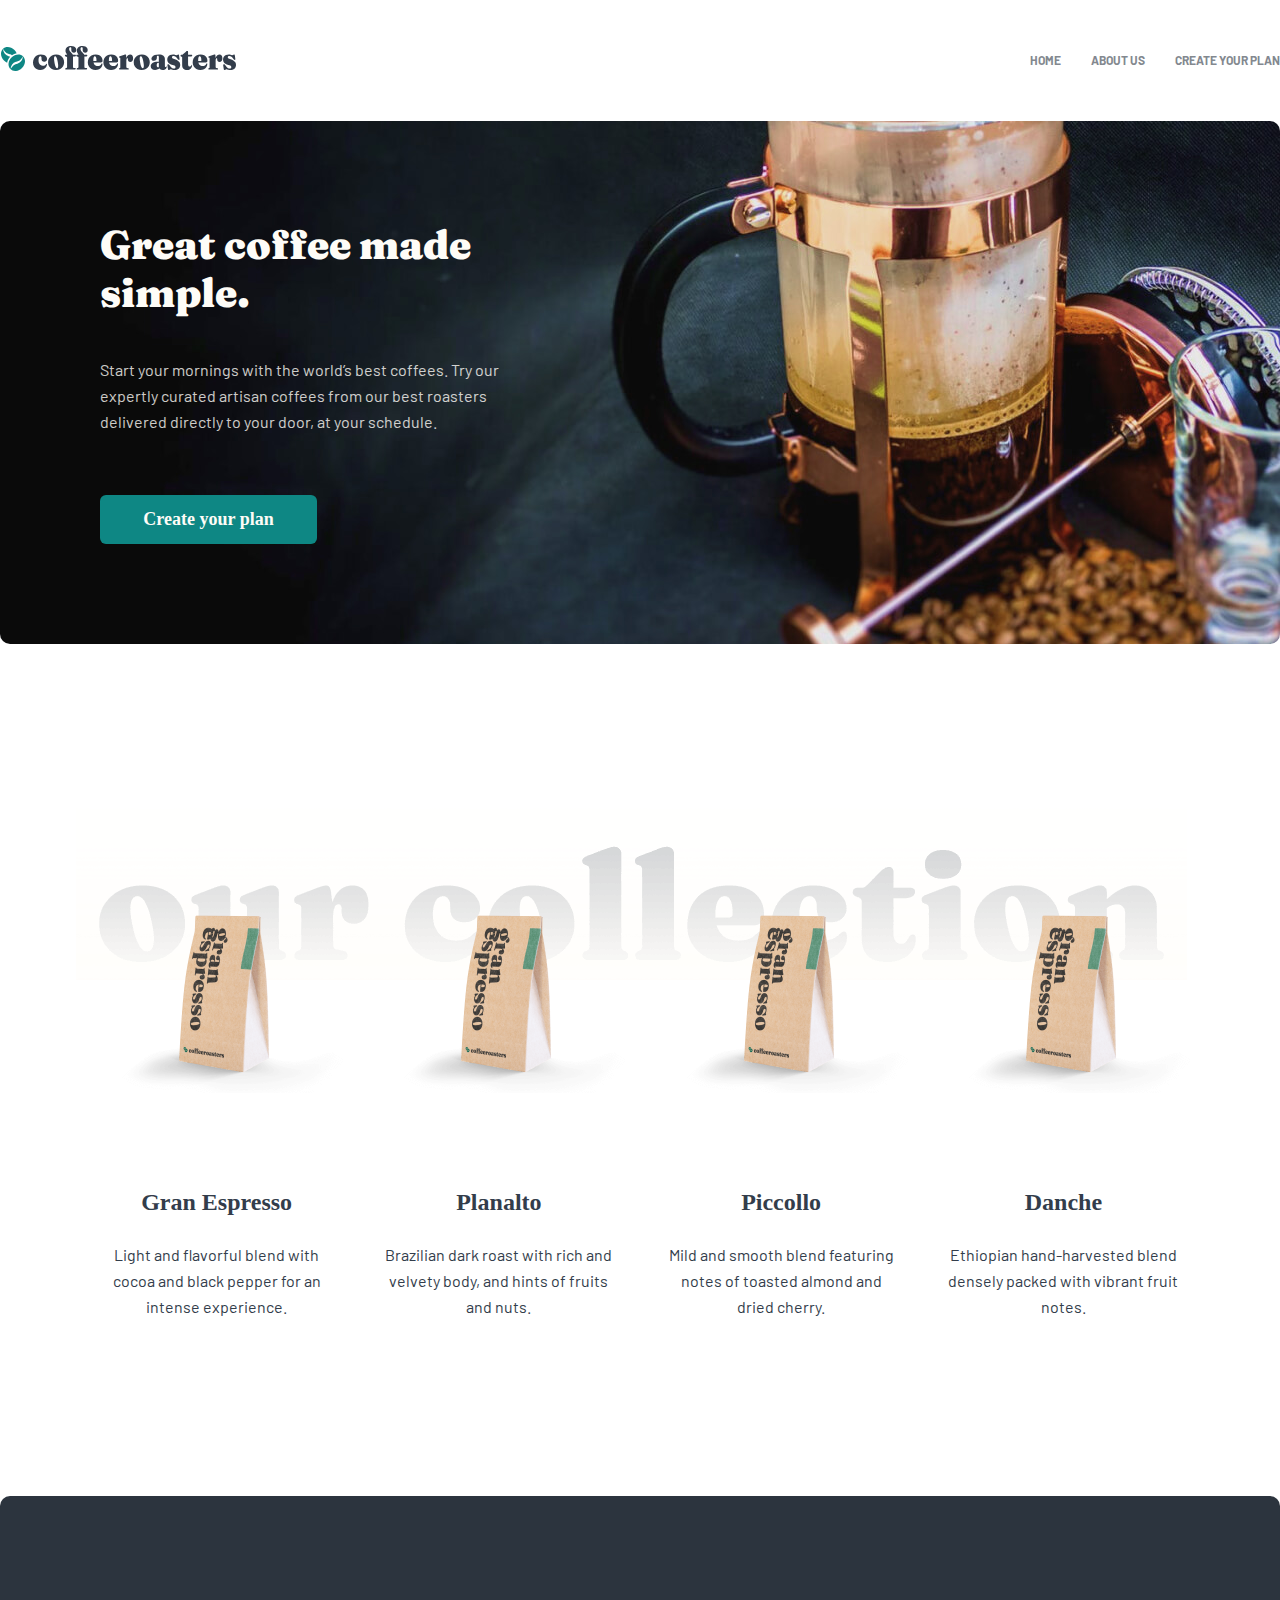
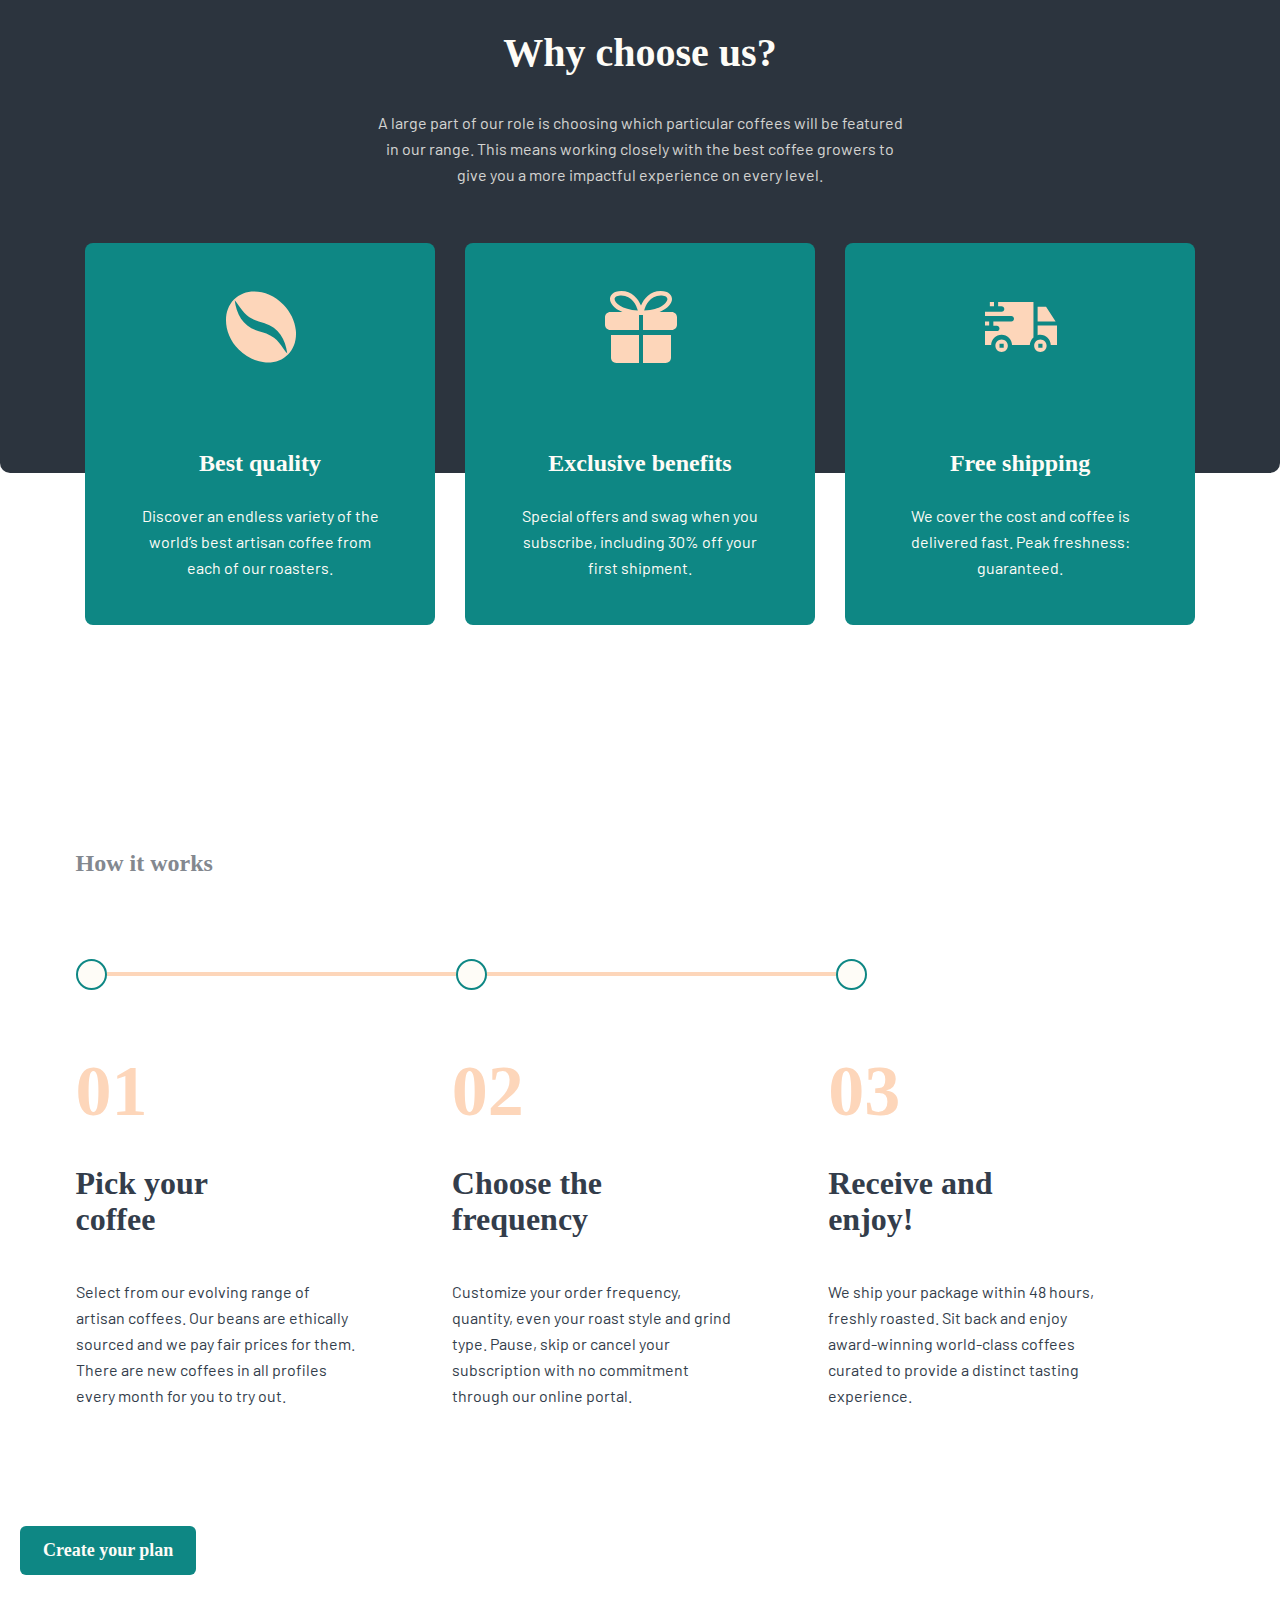
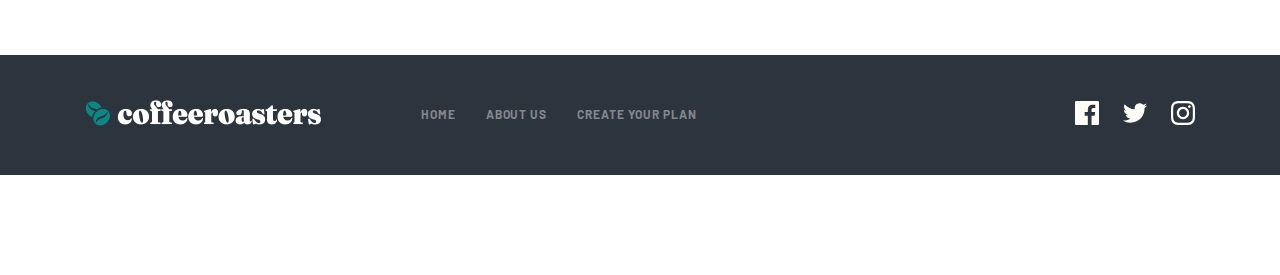
==== index.html @ b825e861 "cofferoasts-finished" ====
<!DOCTYPE html>
<html lang="en">

<head>
    <meta charset="UTF-8">
    <meta http-equiv="X-UA-Compatible" content="IE=edge">
    <meta name="viewport" content="width=device-width, initial-scale=1.0">
    <link rel="stylesheet" href="./min.css/main.css">
    <title>Cofferoasts</title>
</head>

<body>

    <h1 class="visually-hidden">Great coffee
        made simple.</h1>


    <header>

        <div class="site-header container">

            <a class="site_logo" href="#">
                <img src="./images/logo.svg" alt="sayt logotivi">
            </a>

            <a class="header__nav-link" href="#">HOME</a>
            <a class="header__nav-link" href="about.html">ABOUT US</a>
            <a class="header__nav-link" href="#">CREATE YOUR PLAN</a>


        </div>


        <div class="header__hero-section container">

            <div class="hero-section__info">

                <h2 class="hero-section__heading">Great coffee
                    made simple.</h2>

                <p class="hero-section__discription">
                    Start your mornings with the world’s best coffees. Try our expertly curated artisan coffees from our
                    best roasters delivered directly to your door, at your schedule.
                </p>

                <a class="hero-section__link" href="#" target="_blank">Create your plan</a>


            </div>

        </div>

    </header>


    <main class="site-main">

        <section>

            <div class="section-collection container_small">

                <ul class="collection__list">

                    <li class="collection__list-item">
                        <img class="list-item__image" src="./images/paket.png" alt="bu yerda rasm bor" width="255"
                            height="193">
                        <h3 class="list-item__heading">Gran Espresso</h3>
                        <p class="list-item__discription">Light and flavorful blend with cocoa and black pepper for an
                            intense
                            experience.</p>
                    </li>

                    <li class="collection__list-item">
                        <img class="list-item__image" src="./images/paket.png" alt="bu yerda rasm bor" width="255"
                            height="193">
                        <h3 class="list-item__heading">Planalto</h3>
                        <p class="list-item__discription">Brazilian dark roast with rich and velvety body, and hints of
                            fruits
                            and nuts.</p>
                    </li>

                    <li class="collection__list-item">
                        <img class="list-item__image" src="./images/paket.png" alt="bu yerda rasm bor" width="255"
                            height="193">
                        <h3 class="list-item__heading">Piccollo</h3>
                        <p class="list-item__discription">Mild and smooth blend featuring notes of toasted almond and
                            dried
                            cherry.</p>
                    </li>

                    <li class="collection__list-item">
                        <img class="list-item__image" src="./images/paket.png" alt="bu yerda rasm bor" width="255"
                            height="193">
                        <h3 class="list-item__heading">Danche</h3>
                        <p class="list-item__discription">Ethiopian hand-harvested blend densely packed with vibrant
                            fruit
                            notes.</p>
                    </li>

                </ul>

            </div>

        </section>

        <section>

            <div class="container">

                <div class="section-choice">

                    <h2 class="section-choice__heading">Why choose us?</h2>

                    <p class="section-choice__discription">A large part of our role is choosing which particular coffees
                        will be
                        featured
                        in our range. This means working closely with the best coffee growers to give
                        you a more impactful experience on every level.
                    </p>

                    <ul class="section-choice__list">


                        <li class="section-choice__list-item">

                            <a class="section-choice__link" href="#">
                                <img class="section-choice__image" src="./images/coffee-bean.svg"
                                    alt="bu yerda rasm bor" width="72" height="72">

                                <h3 class="section-choice__list-item__heading">Best quality</h3>
                                <p class="section-choice__list-item__discription">Discover an endless variety of the
                                    world’s best artisan
                                    coffee from each of our roasters.

                                </p>
                            </a>

                        </li>

                        <li class="section-choice__list-item">

                            <a class="section-choice__link" href="#">
                                <img class="section-choice__image" src="./images/Combined-Shape.svg"
                                    alt="bu yerda rasm bor" width="72" height="72">

                                <h3 class="section-choice__list-item__heading">Exclusive benefits</h3>
                                <p class="section-choice__list-item__discription">
                                    Special offers and swag when you subscribe, including 30% off your first shipment.
                                </p>
                            </a>

                        </li>

                        <li class="section-choice__list-item">

                            <a class="section-choice__link" href="#">
                                <img class="section-choice__image" src="./images/free-shipping.svg"
                                    alt="bu yerda rasm bor" width="72" height="72">

                                <h3 class="section-choice__list-item__heading">Free shipping</h3>
                                <p class="section-choice__list-item__discription">
                                    We cover the cost and coffee is delivered fast. Peak freshness: guaranteed.
                                </p>

                            </a>

                        </li>


                    </ul>


                </div>

            </div>

        </section>

        <section>

            <div class="container_small">

                <h3 class="section__How-it-works__heading">How it works</h3>

                <div class="section-How-it-works__line-wrapper">

                    <span class="section-How-it-works__line-oval"></span>
                    <span class="section-How-it-works__line"></span>
                    <span class="section-How-it-works__line-oval"></span>
                    <span class="section-How-it-works__line"></span>
                    <span class="section-How-it-works__line-oval"></span>

                </div>

                <ul class="how-it-works__list">

                    <li class="how-it-works__list-item">
                        <h2 class="how-it-works__number">01</h2>

                        <h3 class="how-it-works__heading">Pick your
                            coffee</h3>

                        <p class="hov-it-works__discription">Select from our evolving range of artisan coffees. Our
                            beans
                            are
                            ethically sourced and we pay fair prices for them. There are new coffees in all profiles
                            every
                            month for you to try out.
                        </p>

                    </li>

                    <li class="how-it-works__list-item">

                        <h2 class="how-it-works__number">02</h2>

                        <h3 class="how-it-works__heading">Choose the frequency</h3>

                        <p class="hov-it-works__discription">
                            Customize your order frequency, quantity, even your roast style and grind type. Pause, skip
                            or
                            cancel your subscription with no commitment through our online portal.
                        </p>

                    </li>

                    <li class="how-it-works__list-item">

                        <h2 class="how-it-works__number">03</h2>

                        <h3 class="how-it-works__heading">Receive and enjoy!</h3>

                        <p class="hov-it-works__discription">
                            We ship your package within 48 hours, freshly roasted. Sit back and enjoy award-winning
                            world-class coffees curated to provide a distinct tasting experience.
                        </p>

                    </li>


                </ul>

            </div>

            <div class="container">
                <a class="hov-it-works__link" href="#">Create your plan</a>
            </div>


        </section>


    </main>

    <footer>

        <div class="container">

            <div class="site-footer">

                <a class="site-footer__logo" href="#"><img src="./images/footer-logo.png" alt="sayt logotivi"
                        width="236" height="26"></a>
                <a class="site-footer__link" href="#">HOME</a>
                <a class="site-footer__link" href="#">ABOUT US</a>
                <a class="site-footer__link" href="#">CREATE YOUR PLAN</a>
                <a class="site-footer__messenjer icon_facebook" href="#"><img src="./images/facebook.svg"
                        alt="facebook ikonkasi"></a>
                <a class="site-footer__messenjer" href="#"><img src="./images/twitter.svg" alt="twitter ikonkasi"></a>
                <a class="site-footer__messenjer" href="#"><img src="./images/instagram.svg"
                        alt="instagram ikonkasi"></a>

            </div>

        </div>

    </footer>


</body>

</html>
---- min.css/main.css ----
@font-face{font-family:'Fraunces';font-style:normal;font-weight:400;src:url("../fonts/fraunces-v10-latin-regular.woff2") format("woff2"),url("../fonts/fraunces-v10-latin-regular.woff") format("woff")}@font-face{font-family:'Fraunces';font-style:normal;font-weight:900;src:url("../fonts/fraunces-v10-latin-900.woff2") format("woff2"),url("../fonts/fraunces-v10-latin-900.woff") format("woff")}@font-face{font-family:'Barlow';font-style:normal;font-weight:400;src:url("../fonts/barlow-v5-latin-regular.woff2") format("woff2"),url("../fonts/barlow-v5-latin-regular.woff") format("woff")}@font-face{font-family:'Barlow';font-style:normal;font-weight:700;src:url("../fonts/barlow-v5-latin-700.woff2") format("woff2"),url("../fonts/barlow-v5-latin-700.woff") format("woff")}@font-face{font-family:'Barlow';font-style:normal;font-weight:800;src:url("../fonts/barlow-v5-latin-800.woff2") format("woff2"),url("../fonts/barlow-v5-latin-800.woff") format("woff")}*,*::after,*::before{-webkit-box-sizing:border-box;box-sizing:border-box}.visually-hidden{clip:rect(0 0 0 0);-webkit-clip-path:inset(50%);clip-path:inset(50%);height:1px;overflow:hidden;position:absolute;white-space:nowrap;width:1px}.body{margin:0px;padding:0px}/*! normalize.css v8.0.1 | MIT License | github.com/necolas/normalize.css */html{line-height:1.15;-webkit-text-size-adjust:100%}body{margin:0}main{display:block}h1{font-size:2em;margin:0.67em 0}hr{-webkit-box-sizing:content-box;box-sizing:content-box;height:0;overflow:visible}pre{font-family:monospace, monospace;font-size:1em}a{background-color:transparent}abbr[title]{border-bottom:none;text-decoration:underline;-webkit-text-decoration:underline dotted;text-decoration:underline dotted}b,strong{font-weight:bolder}code,kbd,samp{font-family:monospace, monospace;font-size:1em}small{font-size:80%}sub,sup{font-size:75%;line-height:0;position:relative;vertical-align:baseline}sub{bottom:-0.25em}sup{top:-0.5em}img{border-style:none}button,input,optgroup,select,textarea{font-family:inherit;font-size:100%;line-height:1.15;margin:0}button,input{overflow:visible}button,select{text-transform:none}button,[type="button"],[type="reset"],[type="submit"]{-webkit-appearance:button}button::-moz-focus-inner,[type="button"]::-moz-focus-inner,[type="reset"]::-moz-focus-inner,[type="submit"]::-moz-focus-inner{border-style:none;padding:0}button:-moz-focusring,[type="button"]:-moz-focusring,[type="reset"]:-moz-focusring,[type="submit"]:-moz-focusring{outline:1px dotted ButtonText}fieldset{padding:0.35em 0.75em 0.625em}legend{-webkit-box-sizing:border-box;box-sizing:border-box;color:inherit;display:table;max-width:100%;padding:0;white-space:normal}progress{vertical-align:baseline}textarea{overflow:auto}[type="checkbox"],[type="radio"]{-webkit-box-sizing:border-box;box-sizing:border-box;padding:0}[type="number"]::-webkit-inner-spin-button,[type="number"]::-webkit-outer-spin-button{height:auto}[type="search"]{-webkit-appearance:textfield;outline-offset:-2px}[type="search"]::-webkit-search-decoration{-webkit-appearance:none}::-webkit-file-upload-button{-webkit-appearance:button;font:inherit}details{display:block}summary{display:list-item}template{display:none}[hidden]{display:none}.container{width:1280px;margin:0 auto;padding:0%}.container_small{width:1129px;margin:0 auto;padding:0px}.site-header{display:-webkit-box;display:-ms-flexbox;display:flex;-webkit-box-align:center;-ms-flex-align:center;align-items:center;padding-top:45px;padding-bottom:45px}.site_logo{margin-right:auto;text-decoration:none}.header__nav-link{margin-left:30px;text-decoration:none;font-family:'Barlow';font-style:normal;font-weight:bold;font-size:12px;line-height:15px;color:#83888F}.header__nav-link:hover{color:#141414}.header__nav-link:active{color:#141414}.header__hero-section{margin-bottom:140px;padding-top:100px;padding-bottom:100px;background-image:url(../images/bacground-image-1.jpg);background-repeat:no-repeat;border-radius:10px}.hero-section__info{display:-webkit-box;display:-ms-flexbox;display:flex;-webkit-box-orient:vertical;-webkit-box-direction:normal;-ms-flex-direction:column;flex-direction:column;width:493px;margin-left:100px}.hero-section__heading{margin:0%;margin-bottom:40px;width:100%;font-family:'Fraunces 9pt';font-style:normal;font-weight:900;font-size:72px;line-height:72px;color:#FEFCF7}.hero-section__discription{margin:0%;margin-bottom:60px;width:400px;font-family:Barlow;font-style:normal;font-weight:normal;font-size:16px;line-height:26px;color:#FEFCF7;mix-blend-mode:normal;opacity:0.8}.hero-section__link{width:217px;background:#0E8784;border-radius:6px;padding:12px 23px;text-align:center;text-decoration:none;font-family:'Fraunces 9pt';font-style:normal;font-weight:900;font-size:18px;line-height:25px;color:#FEFCF7}.hero-section__link:hover{background:#66D2CF}.site-main{display:-webkit-box;display:-ms-flexbox;display:flex;-webkit-box-orient:vertical;-webkit-box-direction:normal;-ms-flex-direction:column;flex-direction:column;height:100%}.section-collection{margin-bottom:160px;padding-top:100px;width:1129px;background-image:url(../images/bacground-our-collection.png);background-repeat:no-repeat}.collection__list{display:-webkit-box;display:-ms-flexbox;display:flex;-ms-flex-pack:distribute;justify-content:space-around;padding-left:0}.collection__list-item{padding:0px 10px;width:255px;list-style:none}.list-item__image{margin-bottom:64px}.list-item__heading{margin-bottom:24px;font-family:'Fraunces 9pt';font-style:normal;font-weight:900;font-size:24px;line-height:32px;text-align:center;color:#333D4B}.list-item__discription{font-family:'Barlow';font-style:normal;font-weight:normal;font-size:16px;line-height:26px;text-align:center;color:#333D4B}.section-choice{margin-bottom:350px;width:1280px;height:577px;padding-top:100px;background-color:#2C343E;border-radius:10px}.section-choice__heading{font-family:'Fraunces 9pt';font-style:normal;font-weight:900;font-size:40px;line-height:48px;text-align:center;color:#FEFCF7}.section-choice__discription{width:540px;margin:0px auto;margin-bottom:40px;font-family:'Barlow';font-style:normal;font-weight:normal;font-size:16px;line-height:26px;text-align:center;color:#FEFCF7;mix-blend-mode:normal;opacity:0.8}.section-choice__list{display:-webkit-box;display:-ms-flexbox;display:flex;-webkit-box-pack:center;-ms-flex-pack:center;justify-content:center;padding:0px;list-style:none}.section-choice__list-item{margin:15px;padding:48px;width:350px;height:382px;background:#0E8784;border-radius:8px}.section-choice__image{margin-bottom:55px;margin-left:92px;margin-right:92px}.section-choice__link{text-decoration:none}.section-choice__list-item__heading{font-family:'Fraunces 9pt';font-style:normal;font-weight:900;font-size:24px;line-height:32px;text-align:center;color:#FEFCF7}.section-choice__list-item__discription{font-family:'Barlow';font-style:normal;font-weight:normal;font-size:16px;line-height:26px;text-align:center;color:#FEFCF7}.section__How-it-works__heading{margin-bottom:80px;font-family:'Fraunces 9pt';font-style:normal;font-weight:900;font-size:24px;line-height:32px;color:#83888F}.section-How-it-works__line-wrapper{display:-webkit-box;display:-ms-flexbox;display:flex;margin-bottom:65px;-webkit-box-align:center;-ms-flex-align:center;align-items:center}.section-How-it-works__line{display:inline-block;width:349px;height:1px;border:2px solid #FDD6BA}.section-How-it-works__line-oval{display:inline-block;width:31px;height:31px;background:#FEFCF7;border:2px solid #0E8784;-webkit-box-sizing:border-box;box-sizing:border-box;border-radius:50%}.how-it-works__list{padding:0px;display:-webkit-box;display:-ms-flexbox;display:flex;list-style:none}.how-it-works__list-item{margin-right:95px;width:285px;height:335px}.how-it-works__number{margin:0;margin-bottom:38px;font-family:'Fraunces 9pt';font-style:normal;font-weight:900;font-size:72px;line-height:72px;color:#FDD6BA}.how-it-works__heading{margin:0;margin-bottom:42px;width:200px;font-family:'Fraunces 9pt';font-style:normal;font-weight:900;font-size:32px;line-height:36px;color:#333D4B}.hov-it-works__discription{margin:0;font-family:'Barlow';font-style:normal;font-weight:normal;font-size:16px;line-height:26px;color:#333D4B}.hov-it-works__link{display:inline-block;margin-left:20px;margin-top:120px;margin-bottom:80px;padding:12px 23px;text-decoration:none;font-family:Fraunces 9pt;font-style:normal;font-weight:900;font-size:18px;line-height:25px;text-align:center;color:#FEFCF7;background:#0E8784;border-radius:6px}.hov-it-works__link:hover{background:#66D2CF}.site-footer{display:-webkit-box;display:-ms-flexbox;display:flex;-webkit-box-align:center;-ms-flex-align:center;align-items:center;margin-bottom:100px;padding:0px 85px;width:1280px;height:120px;background:#2C343E}.site-footer__logo{text-decoration:none;margin-right:100px}.site-footer__link{margin-right:30px;text-decoration:none;font-family:'Barlow';font-style:normal;font-weight:bold;font-size:12px;line-height:15px;letter-spacing:0.923077px;text-transform:uppercase;color:#83888F}.site-footer__link:hover{color:#f3f3fc}.site-footer__messenjer{margin-left:24px;text-decoration:none}.icon_facebook{margin-left:auto}.hero-section-wrapper{margin-bottom:170px;padding:134px 80px;background-image:url(../images/Bitmap.jpg);background-repeat:no-repeat;background-size:1280px}.hero-section__heading{font-family:'Fraunces';font-style:normal;font-weight:900;font-size:40px;line-height:48px;color:#FEFCF7}.hero-section__discription{width:450px;font-family:'Barlow';font-style:normal;font-weight:normal;font-size:16px;line-height:26px;color:#FEFCF7}.our-commitment-wrapper{display:-webkit-box;display:-ms-flexbox;display:flex;-webkit-box-align:center;-ms-flex-align:center;align-items:center;-webkit-box-pack:justify;-ms-flex-pack:justify;justify-content:space-between;margin-bottom:170px}.our-commitment__info{width:540px}.our-commitment__info h2{font-family:'Fraunces';font-style:normal;font-weight:900;font-size:40px;line-height:48px;color:#333D4B}.our-commitment__info p{font-family:'Barlow';font-style:normal;font-weight:normal;font-size:16px;line-height:26px;color:#333D4B;mix-blend-mode:normal;opacity:0.8}.section-quality__wrapper{position:static;display:-webkit-box;display:-ms-flexbox;display:flex;-webkit-box-align:center;-ms-flex-align:center;align-items:center;-ms-flex-pack:distribute;justify-content:space-around;background-color:#2C343E;border-radius:10px;margin-bottom:170px}.quality__info{width:540px}.quality__heading{font-family:'Fraunces';font-style:normal;font-weight:900;font-size:40px;line-height:48px;color:#FEFCF7}.quality__discription{font-family:'Barlow';font-style:normal;font-weight:normal;font-size:16px;line-height:26px;color:#FEFCF7;mix-blend-mode:normal;opacity:0.8}.quality__image{position:relative;bottom:100px;border-radius:9px}.Our-headquarters-wrapper{margin-bottom:170px}.Our-headquarters_heading{display:block;margin-bottom:70px;font-family:'Fraunces';font-style:normal;font-weight:900;font-size:24px;line-height:32px;color:#83888F}.Our-headquarters__list{display:-webkit-box;display:-ms-flexbox;display:flex;-webkit-box-pack:start;-ms-flex-pack:start;justify-content:start;padding:0%;list-style:none}.Our-headquarters__list-item{margin-right:95px;width:285px}.Our-headquarters__list-item h3{font-family:'Fraunces';font-style:normal;font-weight:900;font-size:32px;line-height:36px;color:#333D4B}.Our-headquarters__list-item p{width:150px;font-family:'Barlow';font-style:normal;font-weight:normal;font-size:16px;line-height:26px;color:#333D4B}
/*# sourceMappingURL=main.css.map */
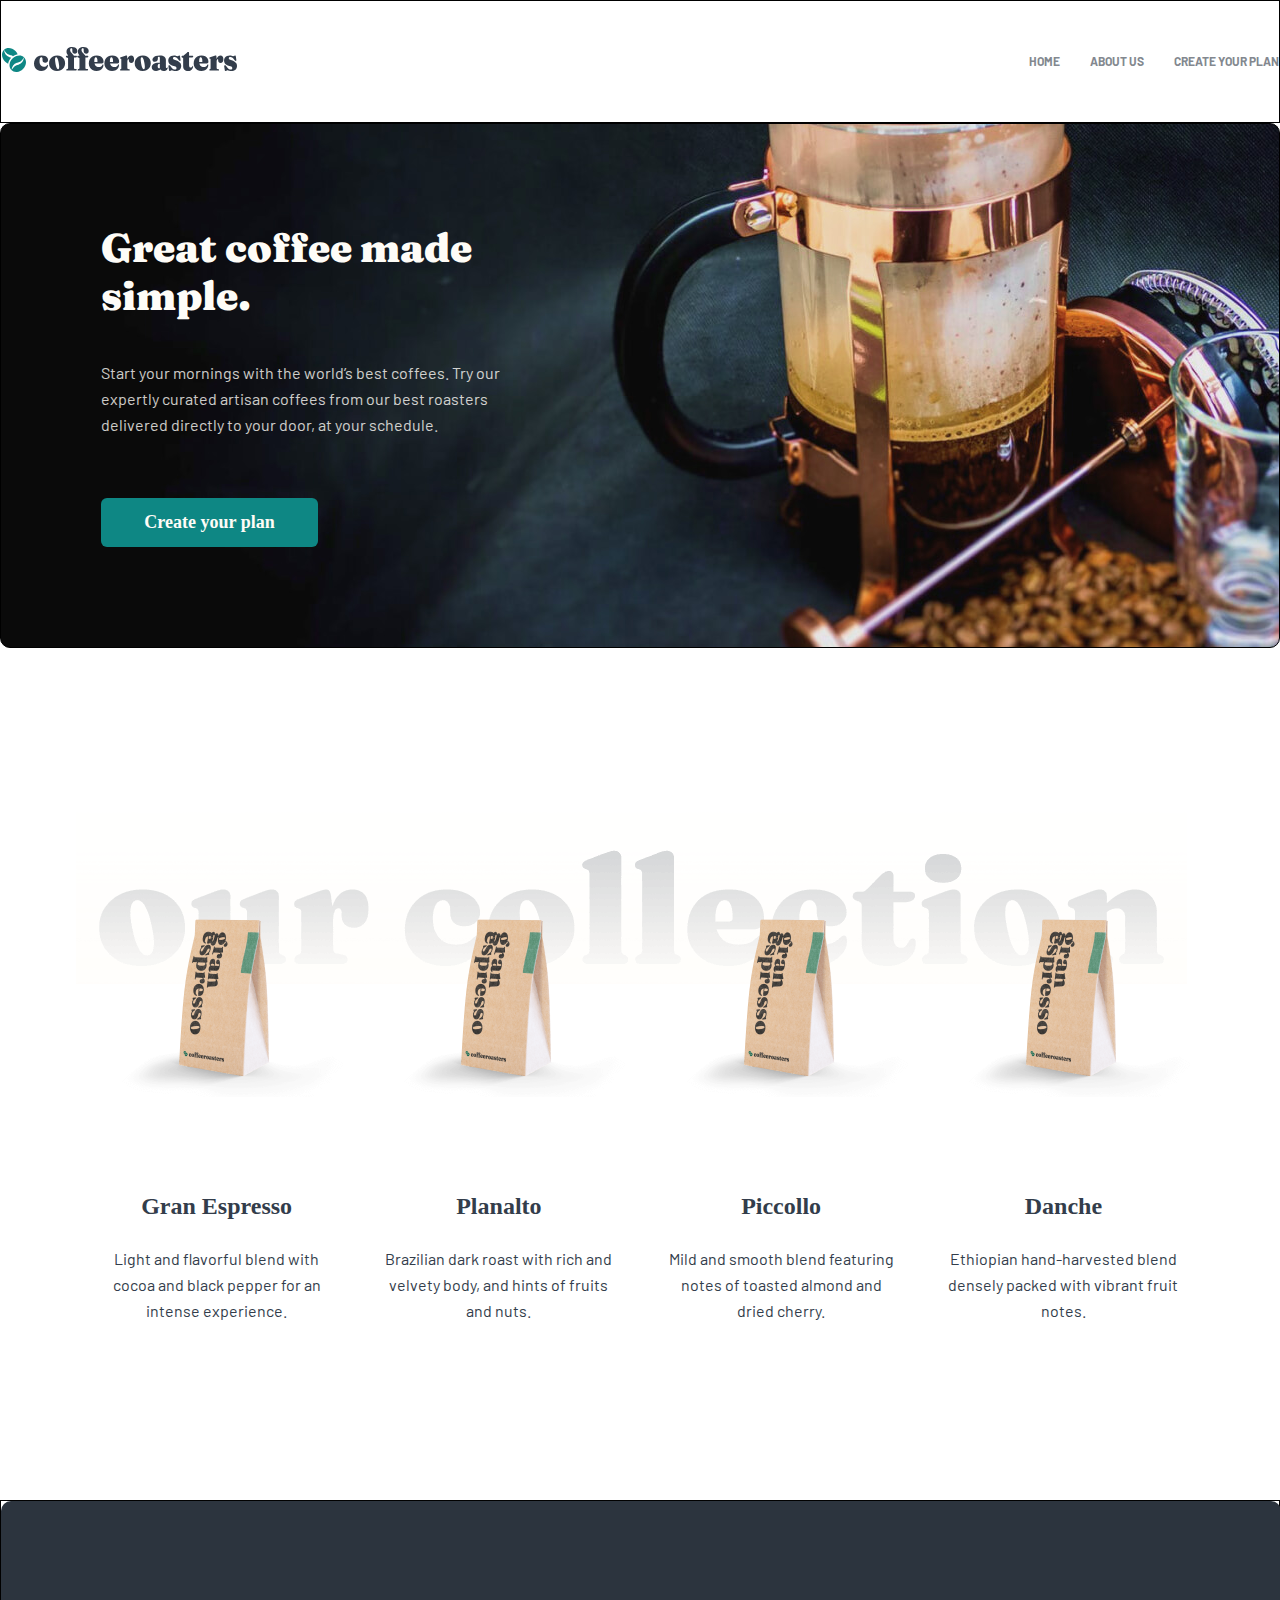
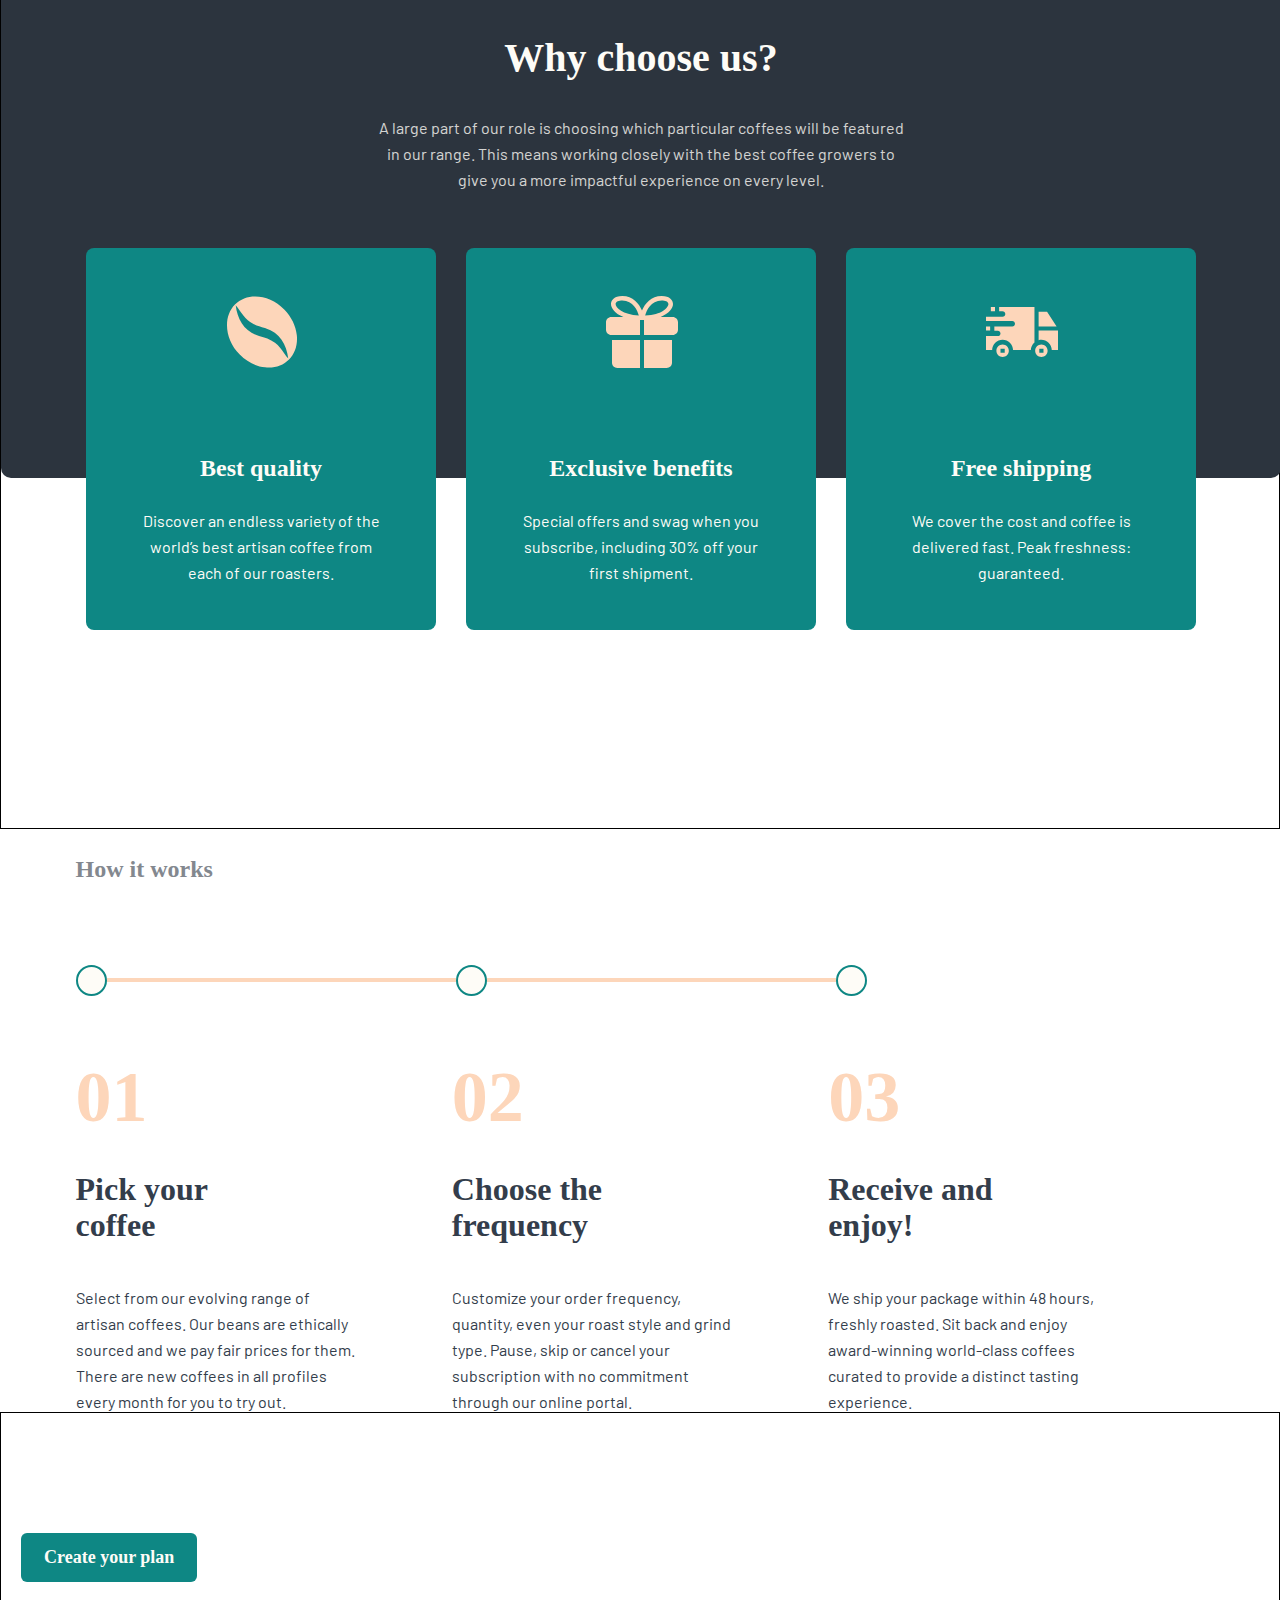
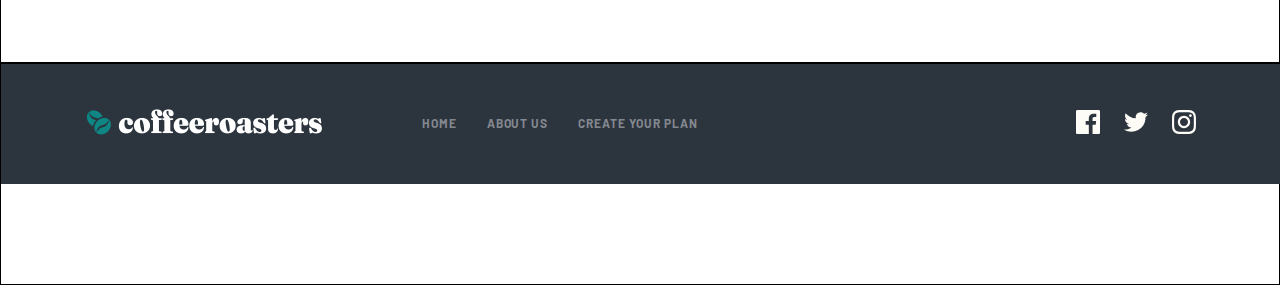
==== commit 9bbbe04d: "create plan" ====
--- a/index.html
+++ b/index.html
@@ -25,7 +25,7 @@
 
             <a class="header__nav-link" href="#">HOME</a>
             <a class="header__nav-link" href="about.html">ABOUT US</a>
-            <a class="header__nav-link" href="#">CREATE YOUR PLAN</a>
+            <a class="header__nav-link" href="create-plan.html">CREATE YOUR PLAN</a>
 
 
         </div>
--- a/min.css/main.css
+++ b/min.css/main.css
@@ -1,2 +1,2 @@
-@font-face{font-family:'Fraunces';font-style:normal;font-weight:400;src:url("../fonts/fraunces-v10-latin-regular.woff2") format("woff2"),url("../fonts/fraunces-v10-latin-regular.woff") format("woff")}@font-face{font-family:'Fraunces';font-style:normal;font-weight:900;src:url("../fonts/fraunces-v10-latin-900.woff2") format("woff2"),url("../fonts/fraunces-v10-latin-900.woff") format("woff")}@font-face{font-family:'Barlow';font-style:normal;font-weight:400;src:url("../fonts/barlow-v5-latin-regular.woff2") format("woff2"),url("../fonts/barlow-v5-latin-regular.woff") format("woff")}@font-face{font-family:'Barlow';font-style:normal;font-weight:700;src:url("../fonts/barlow-v5-latin-700.woff2") format("woff2"),url("../fonts/barlow-v5-latin-700.woff") format("woff")}@font-face{font-family:'Barlow';font-style:normal;font-weight:800;src:url("../fonts/barlow-v5-latin-800.woff2") format("woff2"),url("../fonts/barlow-v5-latin-800.woff") format("woff")}*,*::after,*::before{-webkit-box-sizing:border-box;box-sizing:border-box}.visually-hidden{clip:rect(0 0 0 0);-webkit-clip-path:inset(50%);clip-path:inset(50%);height:1px;overflow:hidden;position:absolute;white-space:nowrap;width:1px}.body{margin:0px;padding:0px}/*! normalize.css v8.0.1 | MIT License | github.com/necolas/normalize.css */html{line-height:1.15;-webkit-text-size-adjust:100%}body{margin:0}main{display:block}h1{font-size:2em;margin:0.67em 0}hr{-webkit-box-sizing:content-box;box-sizing:content-box;height:0;overflow:visible}pre{font-family:monospace, monospace;font-size:1em}a{background-color:transparent}abbr[title]{border-bottom:none;text-decoration:underline;-webkit-text-decoration:underline dotted;text-decoration:underline dotted}b,strong{font-weight:bolder}code,kbd,samp{font-family:monospace, monospace;font-size:1em}small{font-size:80%}sub,sup{font-size:75%;line-height:0;position:relative;vertical-align:baseline}sub{bottom:-0.25em}sup{top:-0.5em}img{border-style:none}button,input,optgroup,select,textarea{font-family:inherit;font-size:100%;line-height:1.15;margin:0}button,input{overflow:visible}button,select{text-transform:none}button,[type="button"],[type="reset"],[type="submit"]{-webkit-appearance:button}button::-moz-focus-inner,[type="button"]::-moz-focus-inner,[type="reset"]::-moz-focus-inner,[type="submit"]::-moz-focus-inner{border-style:none;padding:0}button:-moz-focusring,[type="button"]:-moz-focusring,[type="reset"]:-moz-focusring,[type="submit"]:-moz-focusring{outline:1px dotted ButtonText}fieldset{padding:0.35em 0.75em 0.625em}legend{-webkit-box-sizing:border-box;box-sizing:border-box;color:inherit;display:table;max-width:100%;padding:0;white-space:normal}progress{vertical-align:baseline}textarea{overflow:auto}[type="checkbox"],[type="radio"]{-webkit-box-sizing:border-box;box-sizing:border-box;padding:0}[type="number"]::-webkit-inner-spin-button,[type="number"]::-webkit-outer-spin-button{height:auto}[type="search"]{-webkit-appearance:textfield;outline-offset:-2px}[type="search"]::-webkit-search-decoration{-webkit-appearance:none}::-webkit-file-upload-button{-webkit-appearance:button;font:inherit}details{display:block}summary{display:list-item}template{display:none}[hidden]{display:none}.container{width:1280px;margin:0 auto;padding:0%}.container_small{width:1129px;margin:0 auto;padding:0px}.site-header{display:-webkit-box;display:-ms-flexbox;display:flex;-webkit-box-align:center;-ms-flex-align:center;align-items:center;padding-top:45px;padding-bottom:45px}.site_logo{margin-right:auto;text-decoration:none}.header__nav-link{margin-left:30px;text-decoration:none;font-family:'Barlow';font-style:normal;font-weight:bold;font-size:12px;line-height:15px;color:#83888F}.header__nav-link:hover{color:#141414}.header__nav-link:active{color:#141414}.header__hero-section{margin-bottom:140px;padding-top:100px;padding-bottom:100px;background-image:url(../images/bacground-image-1.jpg);background-repeat:no-repeat;border-radius:10px}.hero-section__info{display:-webkit-box;display:-ms-flexbox;display:flex;-webkit-box-orient:vertical;-webkit-box-direction:normal;-ms-flex-direction:column;flex-direction:column;width:493px;margin-left:100px}.hero-section__heading{margin:0%;margin-bottom:40px;width:100%;font-family:'Fraunces 9pt';font-style:normal;font-weight:900;font-size:72px;line-height:72px;color:#FEFCF7}.hero-section__discription{margin:0%;margin-bottom:60px;width:400px;font-family:Barlow;font-style:normal;font-weight:normal;font-size:16px;line-height:26px;color:#FEFCF7;mix-blend-mode:normal;opacity:0.8}.hero-section__link{width:217px;background:#0E8784;border-radius:6px;padding:12px 23px;text-align:center;text-decoration:none;font-family:'Fraunces 9pt';font-style:normal;font-weight:900;font-size:18px;line-height:25px;color:#FEFCF7}.hero-section__link:hover{background:#66D2CF}.site-main{display:-webkit-box;display:-ms-flexbox;display:flex;-webkit-box-orient:vertical;-webkit-box-direction:normal;-ms-flex-direction:column;flex-direction:column;height:100%}.section-collection{margin-bottom:160px;padding-top:100px;width:1129px;background-image:url(../images/bacground-our-collection.png);background-repeat:no-repeat}.collection__list{display:-webkit-box;display:-ms-flexbox;display:flex;-ms-flex-pack:distribute;justify-content:space-around;padding-left:0}.collection__list-item{padding:0px 10px;width:255px;list-style:none}.list-item__image{margin-bottom:64px}.list-item__heading{margin-bottom:24px;font-family:'Fraunces 9pt';font-style:normal;font-weight:900;font-size:24px;line-height:32px;text-align:center;color:#333D4B}.list-item__discription{font-family:'Barlow';font-style:normal;font-weight:normal;font-size:16px;line-height:26px;text-align:center;color:#333D4B}.section-choice{margin-bottom:350px;width:1280px;height:577px;padding-top:100px;background-color:#2C343E;border-radius:10px}.section-choice__heading{font-family:'Fraunces 9pt';font-style:normal;font-weight:900;font-size:40px;line-height:48px;text-align:center;color:#FEFCF7}.section-choice__discription{width:540px;margin:0px auto;margin-bottom:40px;font-family:'Barlow';font-style:normal;font-weight:normal;font-size:16px;line-height:26px;text-align:center;color:#FEFCF7;mix-blend-mode:normal;opacity:0.8}.section-choice__list{display:-webkit-box;display:-ms-flexbox;display:flex;-webkit-box-pack:center;-ms-flex-pack:center;justify-content:center;padding:0px;list-style:none}.section-choice__list-item{margin:15px;padding:48px;width:350px;height:382px;background:#0E8784;border-radius:8px}.section-choice__image{margin-bottom:55px;margin-left:92px;margin-right:92px}.section-choice__link{text-decoration:none}.section-choice__list-item__heading{font-family:'Fraunces 9pt';font-style:normal;font-weight:900;font-size:24px;line-height:32px;text-align:center;color:#FEFCF7}.section-choice__list-item__discription{font-family:'Barlow';font-style:normal;font-weight:normal;font-size:16px;line-height:26px;text-align:center;color:#FEFCF7}.section__How-it-works__heading{margin-bottom:80px;font-family:'Fraunces 9pt';font-style:normal;font-weight:900;font-size:24px;line-height:32px;color:#83888F}.section-How-it-works__line-wrapper{display:-webkit-box;display:-ms-flexbox;display:flex;margin-bottom:65px;-webkit-box-align:center;-ms-flex-align:center;align-items:center}.section-How-it-works__line{display:inline-block;width:349px;height:1px;border:2px solid #FDD6BA}.section-How-it-works__line-oval{display:inline-block;width:31px;height:31px;background:#FEFCF7;border:2px solid #0E8784;-webkit-box-sizing:border-box;box-sizing:border-box;border-radius:50%}.how-it-works__list{padding:0px;display:-webkit-box;display:-ms-flexbox;display:flex;list-style:none}.how-it-works__list-item{margin-right:95px;width:285px;height:335px}.how-it-works__number{margin:0;margin-bottom:38px;font-family:'Fraunces 9pt';font-style:normal;font-weight:900;font-size:72px;line-height:72px;color:#FDD6BA}.how-it-works__heading{margin:0;margin-bottom:42px;width:200px;font-family:'Fraunces 9pt';font-style:normal;font-weight:900;font-size:32px;line-height:36px;color:#333D4B}.hov-it-works__discription{margin:0;font-family:'Barlow';font-style:normal;font-weight:normal;font-size:16px;line-height:26px;color:#333D4B}.hov-it-works__link{display:inline-block;margin-left:20px;margin-top:120px;margin-bottom:80px;padding:12px 23px;text-decoration:none;font-family:Fraunces 9pt;font-style:normal;font-weight:900;font-size:18px;line-height:25px;text-align:center;color:#FEFCF7;background:#0E8784;border-radius:6px}.hov-it-works__link:hover{background:#66D2CF}.site-footer{display:-webkit-box;display:-ms-flexbox;display:flex;-webkit-box-align:center;-ms-flex-align:center;align-items:center;margin-bottom:100px;padding:0px 85px;width:1280px;height:120px;background:#2C343E}.site-footer__logo{text-decoration:none;margin-right:100px}.site-footer__link{margin-right:30px;text-decoration:none;font-family:'Barlow';font-style:normal;font-weight:bold;font-size:12px;line-height:15px;letter-spacing:0.923077px;text-transform:uppercase;color:#83888F}.site-footer__link:hover{color:#f3f3fc}.site-footer__messenjer{margin-left:24px;text-decoration:none}.icon_facebook{margin-left:auto}.hero-section-wrapper{margin-bottom:170px;padding:134px 80px;background-image:url(../images/Bitmap.jpg);background-repeat:no-repeat;background-size:1280px}.hero-section__heading{font-family:'Fraunces';font-style:normal;font-weight:900;font-size:40px;line-height:48px;color:#FEFCF7}.hero-section__discription{width:450px;font-family:'Barlow';font-style:normal;font-weight:normal;font-size:16px;line-height:26px;color:#FEFCF7}.our-commitment-wrapper{display:-webkit-box;display:-ms-flexbox;display:flex;-webkit-box-align:center;-ms-flex-align:center;align-items:center;-webkit-box-pack:justify;-ms-flex-pack:justify;justify-content:space-between;margin-bottom:170px}.our-commitment__info{width:540px}.our-commitment__info h2{font-family:'Fraunces';font-style:normal;font-weight:900;font-size:40px;line-height:48px;color:#333D4B}.our-commitment__info p{font-family:'Barlow';font-style:normal;font-weight:normal;font-size:16px;line-height:26px;color:#333D4B;mix-blend-mode:normal;opacity:0.8}.section-quality__wrapper{position:static;display:-webkit-box;display:-ms-flexbox;display:flex;-webkit-box-align:center;-ms-flex-align:center;align-items:center;-ms-flex-pack:distribute;justify-content:space-around;background-color:#2C343E;border-radius:10px;margin-bottom:170px}.quality__info{width:540px}.quality__heading{font-family:'Fraunces';font-style:normal;font-weight:900;font-size:40px;line-height:48px;color:#FEFCF7}.quality__discription{font-family:'Barlow';font-style:normal;font-weight:normal;font-size:16px;line-height:26px;color:#FEFCF7;mix-blend-mode:normal;opacity:0.8}.quality__image{position:relative;bottom:100px;border-radius:9px}.Our-headquarters-wrapper{margin-bottom:170px}.Our-headquarters_heading{display:block;margin-bottom:70px;font-family:'Fraunces';font-style:normal;font-weight:900;font-size:24px;line-height:32px;color:#83888F}.Our-headquarters__list{display:-webkit-box;display:-ms-flexbox;display:flex;-webkit-box-pack:start;-ms-flex-pack:start;justify-content:start;padding:0%;list-style:none}.Our-headquarters__list-item{margin-right:95px;width:285px}.Our-headquarters__list-item h3{font-family:'Fraunces';font-style:normal;font-weight:900;font-size:32px;line-height:36px;color:#333D4B}.Our-headquarters__list-item p{width:150px;font-family:'Barlow';font-style:normal;font-weight:normal;font-size:16px;line-height:26px;color:#333D4B}
+@font-face{font-family:'Fraunces';font-style:normal;font-weight:400;src:url("../fonts/fraunces-v10-latin-regular.woff2") format("woff2"),url("../fonts/fraunces-v10-latin-regular.woff") format("woff")}@font-face{font-family:'Fraunces';font-style:normal;font-weight:900;src:url("../fonts/fraunces-v10-latin-900.woff2") format("woff2"),url("../fonts/fraunces-v10-latin-900.woff") format("woff")}@font-face{font-family:'Barlow';font-style:normal;font-weight:400;src:url("../fonts/barlow-v5-latin-regular.woff2") format("woff2"),url("../fonts/barlow-v5-latin-regular.woff") format("woff")}@font-face{font-family:'Barlow';font-style:normal;font-weight:700;src:url("../fonts/barlow-v5-latin-700.woff2") format("woff2"),url("../fonts/barlow-v5-latin-700.woff") format("woff")}@font-face{font-family:'Barlow';font-style:normal;font-weight:800;src:url("../fonts/barlow-v5-latin-800.woff2") format("woff2"),url("../fonts/barlow-v5-latin-800.woff") format("woff")}*,*::after,*::before{-webkit-box-sizing:border-box;box-sizing:border-box}.visually-hidden{clip:rect(0 0 0 0);-webkit-clip-path:inset(50%);clip-path:inset(50%);height:1px;overflow:hidden;position:absolute;white-space:nowrap;width:1px}.body{margin:0px;padding:0px}/*! normalize.css v8.0.1 | MIT License | github.com/necolas/normalize.css */html{line-height:1.15;-webkit-text-size-adjust:100%}body{margin:0}main{display:block}h1{font-size:2em;margin:0.67em 0}hr{-webkit-box-sizing:content-box;box-sizing:content-box;height:0;overflow:visible}pre{font-family:monospace, monospace;font-size:1em}a{background-color:transparent}abbr[title]{border-bottom:none;text-decoration:underline;-webkit-text-decoration:underline dotted;text-decoration:underline dotted}b,strong{font-weight:bolder}code,kbd,samp{font-family:monospace, monospace;font-size:1em}small{font-size:80%}sub,sup{font-size:75%;line-height:0;position:relative;vertical-align:baseline}sub{bottom:-0.25em}sup{top:-0.5em}img{border-style:none}button,input,optgroup,select,textarea{font-family:inherit;font-size:100%;line-height:1.15;margin:0}button,input{overflow:visible}button,select{text-transform:none}button,[type="button"],[type="reset"],[type="submit"]{-webkit-appearance:button}button::-moz-focus-inner,[type="button"]::-moz-focus-inner,[type="reset"]::-moz-focus-inner,[type="submit"]::-moz-focus-inner{border-style:none;padding:0}button:-moz-focusring,[type="button"]:-moz-focusring,[type="reset"]:-moz-focusring,[type="submit"]:-moz-focusring{outline:1px dotted ButtonText}fieldset{padding:0.35em 0.75em 0.625em}legend{-webkit-box-sizing:border-box;box-sizing:border-box;color:inherit;display:table;max-width:100%;padding:0;white-space:normal}progress{vertical-align:baseline}textarea{overflow:auto}[type="checkbox"],[type="radio"]{-webkit-box-sizing:border-box;box-sizing:border-box;padding:0}[type="number"]::-webkit-inner-spin-button,[type="number"]::-webkit-outer-spin-button{height:auto}[type="search"]{-webkit-appearance:textfield;outline-offset:-2px}[type="search"]::-webkit-search-decoration{-webkit-appearance:none}::-webkit-file-upload-button{-webkit-appearance:button;font:inherit}details{display:block}summary{display:list-item}template{display:none}[hidden]{display:none}.container{width:1280px;margin:0 auto;padding:0%;border:1px solid black}.container_small{width:1129px;margin:0 auto;padding:0px}.site-header{display:-webkit-box;display:-ms-flexbox;display:flex;-webkit-box-align:center;-ms-flex-align:center;align-items:center;padding-top:45px;padding-bottom:45px}.site_logo{margin-right:auto;text-decoration:none}.header__nav-link{margin-left:30px;text-decoration:none;font-family:'Barlow';font-style:normal;font-weight:bold;font-size:12px;line-height:15px;color:#83888F}.header__nav-link:hover{color:#141414}.header__nav-link:active{color:#141414}.header__hero-section{margin-bottom:140px;padding-top:100px;padding-bottom:100px;background-image:url(../images/bacground-image-1.jpg);background-repeat:no-repeat;border-radius:10px}.hero-section__info{display:-webkit-box;display:-ms-flexbox;display:flex;-webkit-box-orient:vertical;-webkit-box-direction:normal;-ms-flex-direction:column;flex-direction:column;width:493px;margin-left:100px}.hero-section__heading{margin:0%;margin-bottom:40px;width:100%;font-family:'Fraunces 9pt';font-style:normal;font-weight:900;font-size:72px;line-height:72px;color:#FEFCF7}.hero-section__discription{margin:0%;margin-bottom:60px;width:400px;font-family:Barlow;font-style:normal;font-weight:normal;font-size:16px;line-height:26px;color:#FEFCF7;mix-blend-mode:normal;opacity:0.8}.hero-section__link{width:217px;background:#0E8784;border-radius:6px;padding:12px 23px;text-align:center;text-decoration:none;font-family:'Fraunces 9pt';font-style:normal;font-weight:900;font-size:18px;line-height:25px;color:#FEFCF7}.hero-section__link:hover{background:#66D2CF}.site-main{display:-webkit-box;display:-ms-flexbox;display:flex;-webkit-box-orient:vertical;-webkit-box-direction:normal;-ms-flex-direction:column;flex-direction:column;height:100%}.section-collection{margin-bottom:160px;padding-top:100px;width:1129px;background-image:url(../images/bacground-our-collection.png);background-repeat:no-repeat}.collection__list{display:-webkit-box;display:-ms-flexbox;display:flex;-ms-flex-pack:distribute;justify-content:space-around;padding-left:0}.collection__list-item{padding:0px 10px;width:255px;list-style:none}.list-item__image{margin-bottom:64px}.list-item__heading{margin-bottom:24px;font-family:'Fraunces 9pt';font-style:normal;font-weight:900;font-size:24px;line-height:32px;text-align:center;color:#333D4B}.list-item__discription{font-family:'Barlow';font-style:normal;font-weight:normal;font-size:16px;line-height:26px;text-align:center;color:#333D4B}.section-choice{margin-bottom:350px;width:1280px;height:577px;padding-top:100px;background-color:#2C343E;border-radius:10px}.section-choice__heading{font-family:'Fraunces 9pt';font-style:normal;font-weight:900;font-size:40px;line-height:48px;text-align:center;color:#FEFCF7}.section-choice__discription{width:540px;margin:0px auto;margin-bottom:40px;font-family:'Barlow';font-style:normal;font-weight:normal;font-size:16px;line-height:26px;text-align:center;color:#FEFCF7;mix-blend-mode:normal;opacity:0.8}.section-choice__list{display:-webkit-box;display:-ms-flexbox;display:flex;-webkit-box-pack:center;-ms-flex-pack:center;justify-content:center;padding:0px;list-style:none}.section-choice__list-item{margin:15px;padding:48px;width:350px;height:382px;background:#0E8784;border-radius:8px}.section-choice__image{margin-bottom:55px;margin-left:92px;margin-right:92px}.section-choice__link{text-decoration:none}.section-choice__list-item__heading{font-family:'Fraunces 9pt';font-style:normal;font-weight:900;font-size:24px;line-height:32px;text-align:center;color:#FEFCF7}.section-choice__list-item__discription{font-family:'Barlow';font-style:normal;font-weight:normal;font-size:16px;line-height:26px;text-align:center;color:#FEFCF7}.section__How-it-works__heading{margin-bottom:80px;font-family:'Fraunces 9pt';font-style:normal;font-weight:900;font-size:24px;line-height:32px;color:#83888F}.section-How-it-works__line-wrapper{display:-webkit-box;display:-ms-flexbox;display:flex;margin-bottom:65px;-webkit-box-align:center;-ms-flex-align:center;align-items:center}.section-How-it-works__line{display:inline-block;width:349px;height:1px;border:2px solid #FDD6BA}.section-How-it-works__line-oval{display:inline-block;width:31px;height:31px;background:#FEFCF7;border:2px solid #0E8784;-webkit-box-sizing:border-box;box-sizing:border-box;border-radius:50%}.how-it-works__list{padding:0px;display:-webkit-box;display:-ms-flexbox;display:flex;list-style:none}.how-it-works__list-item{margin-right:95px;width:285px;height:335px}.how-it-works__number{margin:0;margin-bottom:38px;font-family:'Fraunces 9pt';font-style:normal;font-weight:900;font-size:72px;line-height:72px;color:#FDD6BA}.how-it-works__heading{margin:0;margin-bottom:42px;width:200px;font-family:'Fraunces 9pt';font-style:normal;font-weight:900;font-size:32px;line-height:36px;color:#333D4B}.hov-it-works__discription{margin:0;font-family:'Barlow';font-style:normal;font-weight:normal;font-size:16px;line-height:26px;color:#333D4B}.hov-it-works__link{display:inline-block;margin-left:20px;margin-top:120px;margin-bottom:80px;padding:12px 23px;text-decoration:none;font-family:Fraunces 9pt;font-style:normal;font-weight:900;font-size:18px;line-height:25px;text-align:center;color:#FEFCF7;background:#0E8784;border-radius:6px}.hov-it-works__link:hover{background:#66D2CF}.site-footer{display:-webkit-box;display:-ms-flexbox;display:flex;-webkit-box-align:center;-ms-flex-align:center;align-items:center;margin-bottom:100px;padding:0px 85px;width:1280px;height:120px;background:#2C343E}.site-footer__logo{text-decoration:none;margin-right:100px}.site-footer__link{margin-right:30px;text-decoration:none;font-family:'Barlow';font-style:normal;font-weight:bold;font-size:12px;line-height:15px;letter-spacing:0.923077px;text-transform:uppercase;color:#83888F}.site-footer__link:hover{color:#f3f3fc}.site-footer__messenjer{margin-left:24px;text-decoration:none}.icon_facebook{margin-left:auto}.hero-section-wrapper{margin-bottom:170px;padding:134px 80px;background-image:url(../images/Bitmap.jpg);background-repeat:no-repeat;background-size:1280px}.hero-section__heading{font-family:'Fraunces';font-style:normal;font-weight:900;font-size:40px;line-height:48px;color:#FEFCF7}.hero-section__discription{width:450px;font-family:'Barlow';font-style:normal;font-weight:normal;font-size:16px;line-height:26px;color:#FEFCF7}.our-commitment-wrapper{display:-webkit-box;display:-ms-flexbox;display:flex;-webkit-box-align:center;-ms-flex-align:center;align-items:center;-webkit-box-pack:justify;-ms-flex-pack:justify;justify-content:space-between;margin-bottom:170px}.our-commitment__info{width:540px}.our-commitment__info h2{font-family:'Fraunces';font-style:normal;font-weight:900;font-size:40px;line-height:48px;color:#333D4B}.our-commitment__info p{font-family:'Barlow';font-style:normal;font-weight:normal;font-size:16px;line-height:26px;color:#333D4B;mix-blend-mode:normal;opacity:0.8}.section-quality__wrapper{position:static;display:-webkit-box;display:-ms-flexbox;display:flex;-webkit-box-align:center;-ms-flex-align:center;align-items:center;-ms-flex-pack:distribute;justify-content:space-around;background-color:#2C343E;border-radius:10px;margin-bottom:170px}.quality__info{width:540px}.quality__heading{font-family:'Fraunces';font-style:normal;font-weight:900;font-size:40px;line-height:48px;color:#FEFCF7}.quality__discription{font-family:'Barlow';font-style:normal;font-weight:normal;font-size:16px;line-height:26px;color:#FEFCF7;mix-blend-mode:normal;opacity:0.8}.quality__image{position:relative;bottom:100px;border-radius:9px}.Our-headquarters-wrapper{margin-bottom:170px}.Our-headquarters_heading{display:block;margin-bottom:70px;font-family:'Fraunces';font-style:normal;font-weight:900;font-size:24px;line-height:32px;color:#83888F}.Our-headquarters__list{display:-webkit-box;display:-ms-flexbox;display:flex;-webkit-box-pack:start;-ms-flex-pack:start;justify-content:start;padding:0%;list-style:none}.Our-headquarters__list-item{margin-right:95px;width:285px}.Our-headquarters__list-item h3{font-family:'Fraunces';font-style:normal;font-weight:900;font-size:32px;line-height:36px;color:#333D4B}.Our-headquarters__list-item p{width:150px;font-family:'Barlow';font-style:normal;font-weight:normal;font-size:16px;line-height:26px;color:#333D4B}.create-plan__hero-section-wrapper{margin-bottom:170px;padding:134px 80px;background-image:url(../images/create-plan.jpg);background-repeat:no-repeat;background-size:1280px}@media only screen and (-webkit-min-device-pixel-ratio: 2), only screen and (min--moz-device-pixel-ratio: 2), only screen and (min-device-pixel-ratio: 2), only screen and (min-resolution: 192dpi), only screen and (min-resolution: 2dppx){.create-plan__hero-section-wrapper{background-image:url("/images/create-plan-2x.jpg")}}.create-plan__hero-section__heading{font-family:'Fraunces';font-style:normal;font-weight:900;font-size:40px;line-height:48px;color:#FEFCF7}.create-plan__hero-section__discription{width:450px;font-family:'Barlow';font-style:normal;font-weight:normal;font-size:16px;line-height:26px;color:#FEFCF7}.create-plan__box{background-color:#2C343E;padding:100px 0px}.create-plan__How-it-works__line-wrapper{display:-webkit-box;display:-ms-flexbox;display:flex;margin-bottom:65px;-webkit-box-align:center;-ms-flex-align:center;align-items:center}.create-plan__How-it-works__line{display:inline-block;width:349px;height:1px;border:2px solid #FDD6BA}.create-plan__How-it-works__line-oval{display:inline-block;width:31px;height:31px;background:#FEFCF7;border:2px solid #0E8784;-webkit-box-sizing:border-box;box-sizing:border-box;border-radius:50%}.create-plan__how-it-works__list{padding:0px;display:-webkit-box;display:-ms-flexbox;display:flex;list-style:none}.create-plan__how-it-works__list-item{margin-right:95px;width:285px;height:335px}.create-plan__how-it-works__number{margin:0;margin-bottom:38px;font-family:'Fraunces 9pt';font-style:normal;font-weight:900;font-size:72px;line-height:72px;color:#FDD6BA}.create-plan__how-it-works__heading{margin:0;margin-bottom:42px;width:200px;font-family:'Fraunces 9pt';font-style:normal;font-weight:900;font-size:32px;line-height:36px;color:#FEFCF7}.create-plan__how-it-works__discription{margin:0;font-family:'Barlow';font-style:normal;font-weight:normal;font-size:16px;line-height:26px;color:#FEFCF7}
 /*# sourceMappingURL=main.css.map */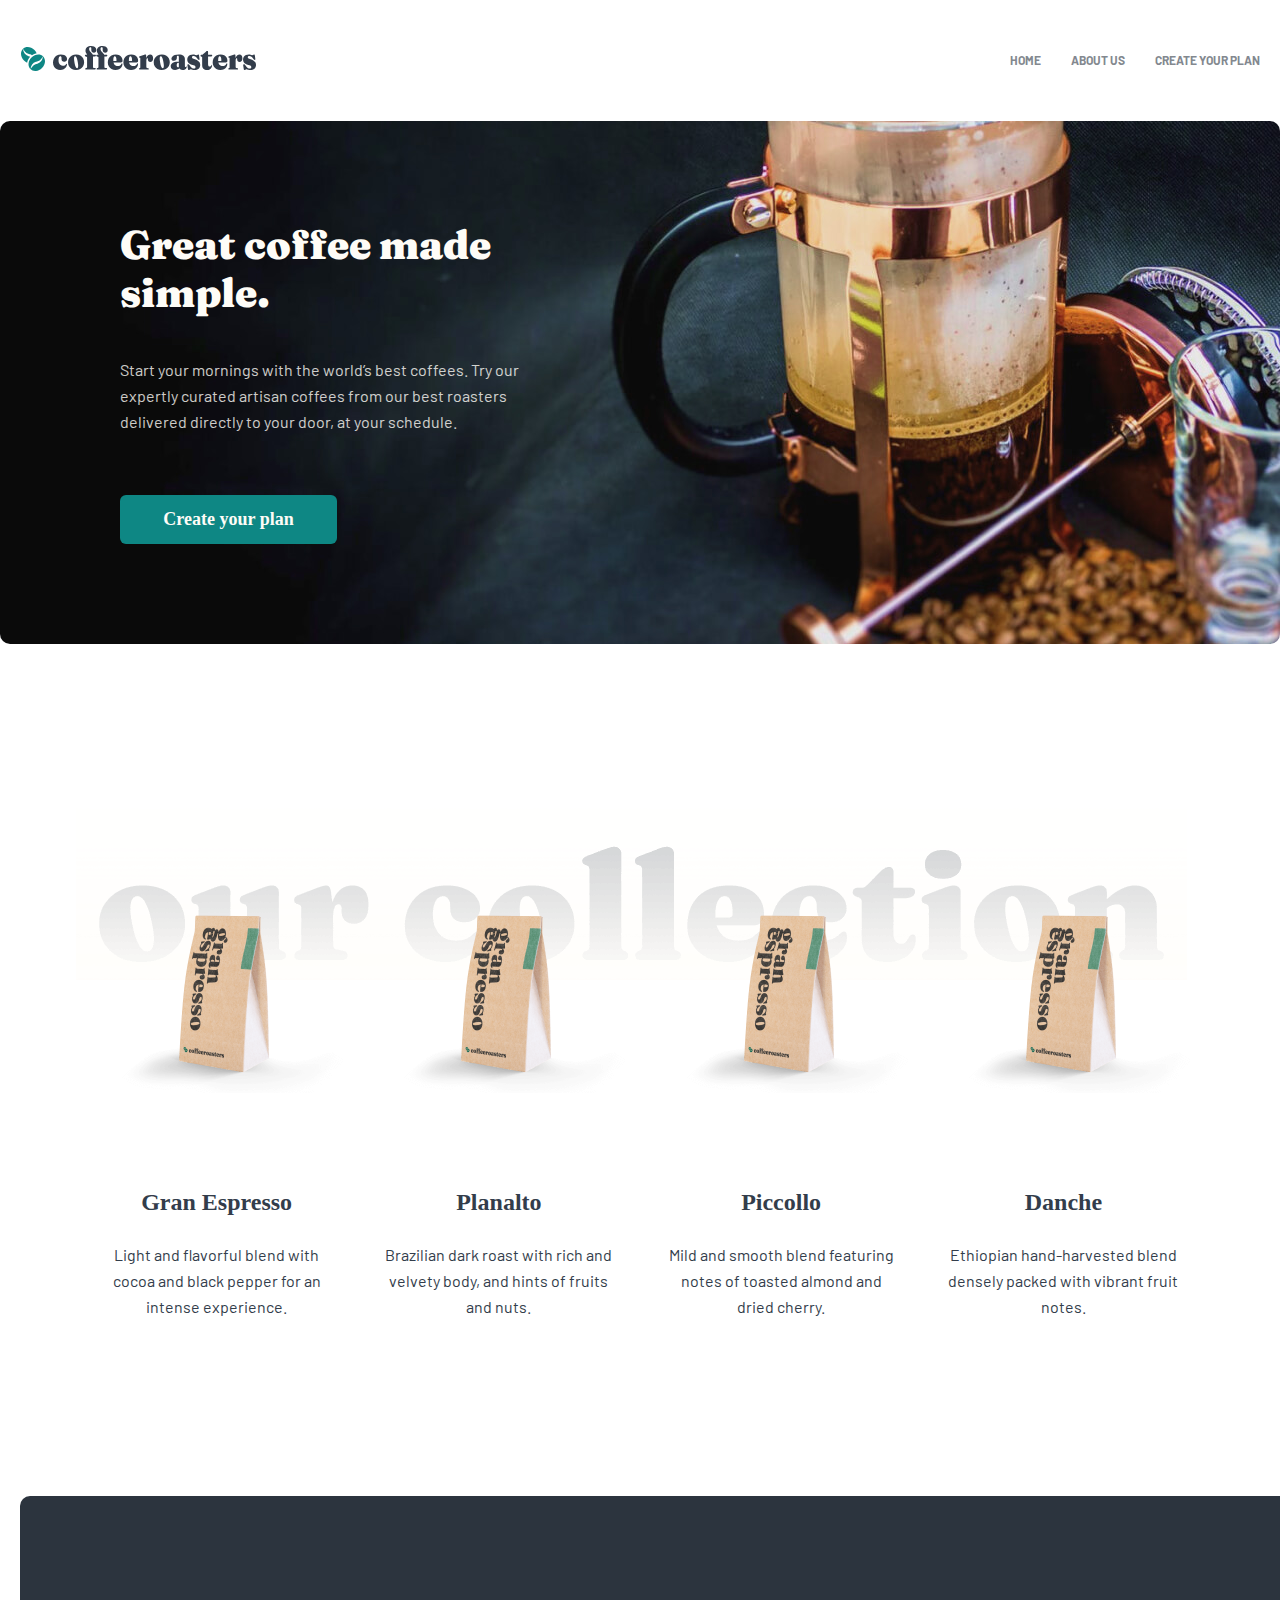
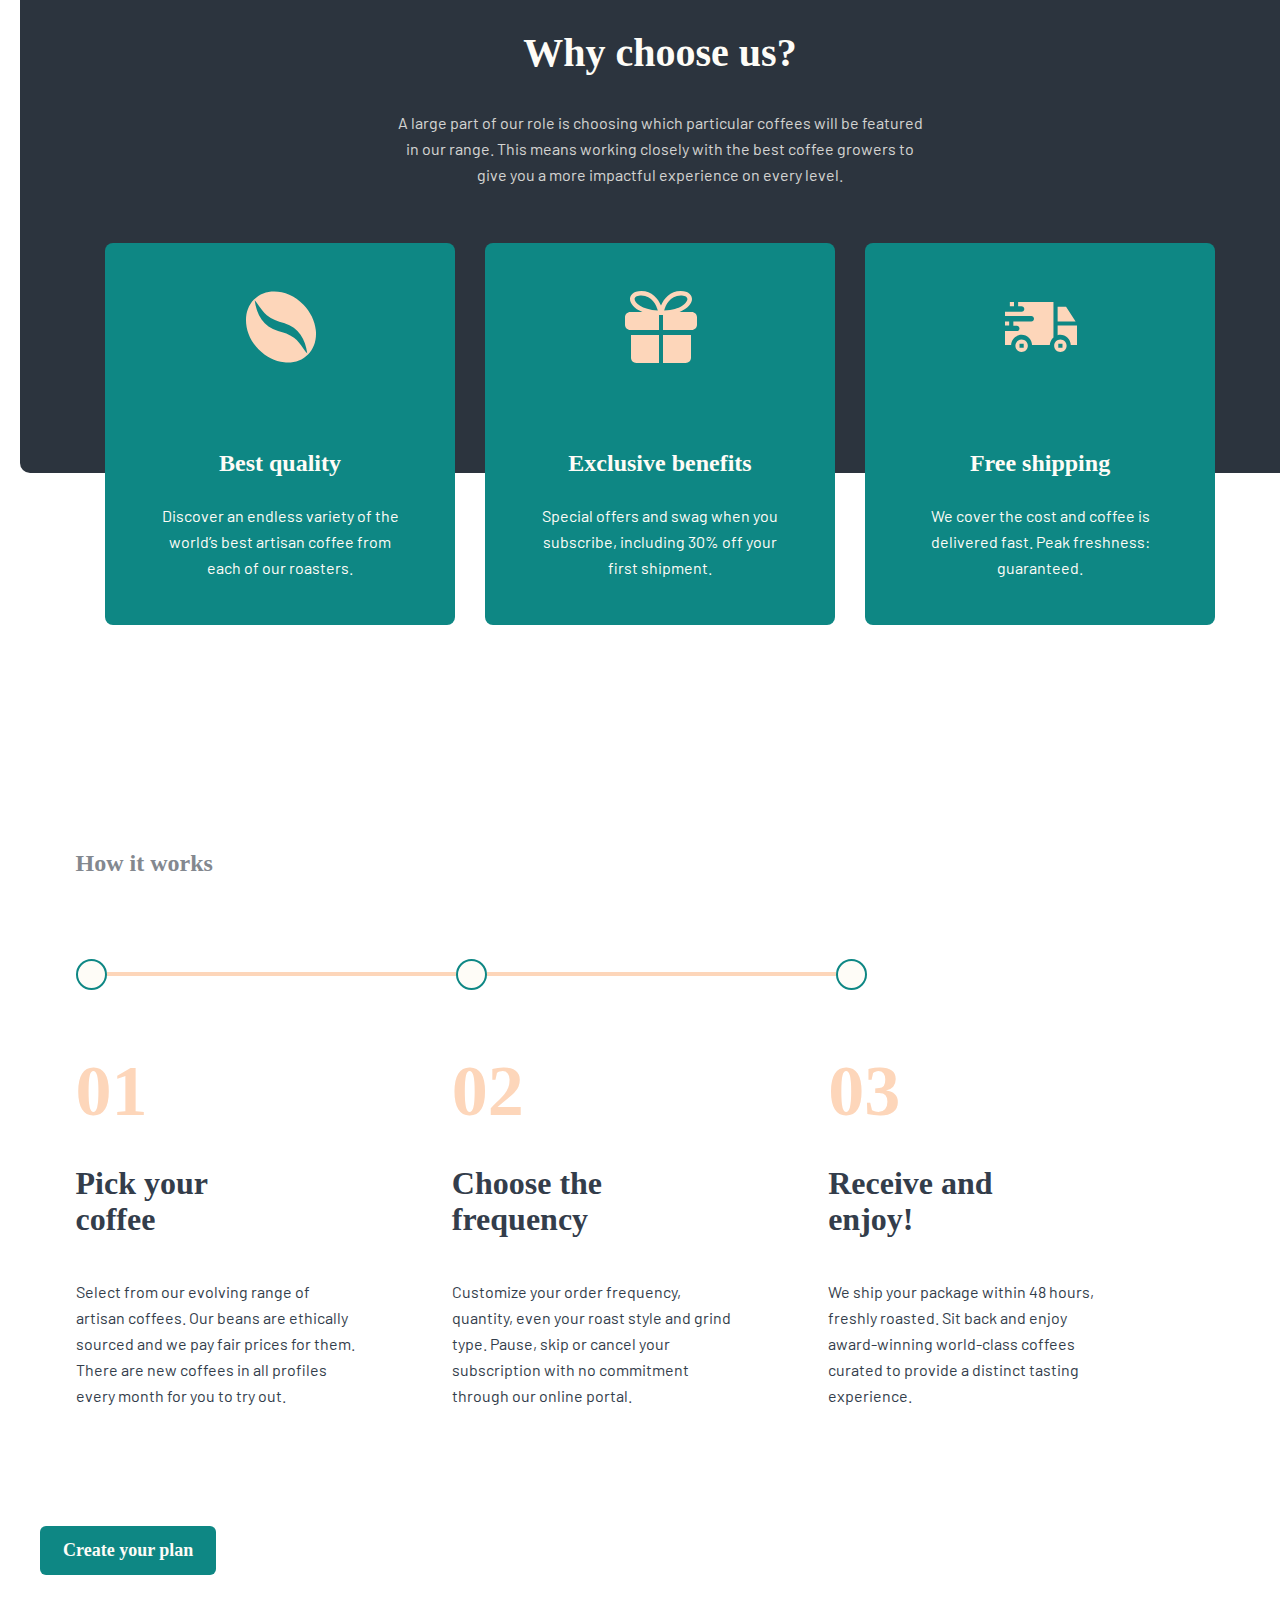
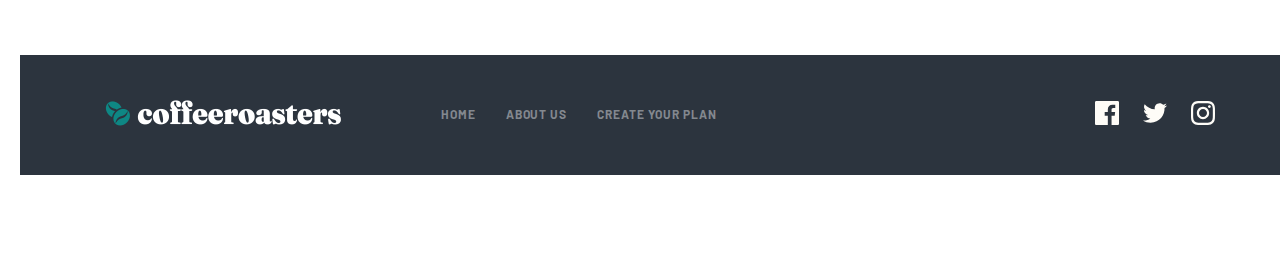
==== commit 5741f79e: "coffe tayyor" ====
--- a/index.html
+++ b/index.html
@@ -62,7 +62,8 @@
                 <ul class="collection__list">
 
                     <li class="collection__list-item">
-                        <img class="list-item__image" src="./images/paket.png" alt="bu yerda rasm bor" width="255"
+                        <img class="list-item__image" src="./images/paket.png"
+                            srcset="./images/paket.png 1x, ./images/kopi4@2x.png 2x" alt="bu yerda rasm bor" width="255"
                             height="193">
                         <h3 class="list-item__heading">Gran Espresso</h3>
                         <p class="list-item__discription">Light and flavorful blend with cocoa and black pepper for an
@@ -71,7 +72,8 @@
                     </li>
 
                     <li class="collection__list-item">
-                        <img class="list-item__image" src="./images/paket.png" alt="bu yerda rasm bor" width="255"
+                        <img class="list-item__image" src="./images/paket.png"
+                            srcset="./images/paket.png 1x, ./images/kopi4@2x.png 2x" alt="bu yerda rasm bor" width="255"
                             height="193">
                         <h3 class="list-item__heading">Planalto</h3>
                         <p class="list-item__discription">Brazilian dark roast with rich and velvety body, and hints of
@@ -80,7 +82,8 @@
                     </li>
 
                     <li class="collection__list-item">
-                        <img class="list-item__image" src="./images/paket.png" alt="bu yerda rasm bor" width="255"
+                        <img class="list-item__image" src="./images/paket.png"
+                            srcset="./images/paket.png 1x, ./images/kopi4@2x.png 2x" alt="bu yerda rasm bor" width="255"
                             height="193">
                         <h3 class="list-item__heading">Piccollo</h3>
                         <p class="list-item__discription">Mild and smooth blend featuring notes of toasted almond and
@@ -89,7 +92,8 @@
                     </li>
 
                     <li class="collection__list-item">
-                        <img class="list-item__image" src="./images/paket.png" alt="bu yerda rasm bor" width="255"
+                        <img class="list-item__image" src="./images/paket.png"
+                            srcset="./images/paket.png 1x, ./images/kopi4@2x.png 2x" alt="bu yerda rasm bor" width="255"
                             height="193">
                         <h3 class="list-item__heading">Danche</h3>
                         <p class="list-item__discription">Ethiopian hand-harvested blend densely packed with vibrant
--- a/min.css/main.css
+++ b/min.css/main.css
@@ -1,2 +1,2 @@
-@font-face{font-family:'Fraunces';font-style:normal;font-weight:400;src:url("../fonts/fraunces-v10-latin-regular.woff2") format("woff2"),url("../fonts/fraunces-v10-latin-regular.woff") format("woff")}@font-face{font-family:'Fraunces';font-style:normal;font-weight:900;src:url("../fonts/fraunces-v10-latin-900.woff2") format("woff2"),url("../fonts/fraunces-v10-latin-900.woff") format("woff")}@font-face{font-family:'Barlow';font-style:normal;font-weight:400;src:url("../fonts/barlow-v5-latin-regular.woff2") format("woff2"),url("../fonts/barlow-v5-latin-regular.woff") format("woff")}@font-face{font-family:'Barlow';font-style:normal;font-weight:700;src:url("../fonts/barlow-v5-latin-700.woff2") format("woff2"),url("../fonts/barlow-v5-latin-700.woff") format("woff")}@font-face{font-family:'Barlow';font-style:normal;font-weight:800;src:url("../fonts/barlow-v5-latin-800.woff2") format("woff2"),url("../fonts/barlow-v5-latin-800.woff") format("woff")}*,*::after,*::before{-webkit-box-sizing:border-box;box-sizing:border-box}.visually-hidden{clip:rect(0 0 0 0);-webkit-clip-path:inset(50%);clip-path:inset(50%);height:1px;overflow:hidden;position:absolute;white-space:nowrap;width:1px}.body{margin:0px;padding:0px}/*! normalize.css v8.0.1 | MIT License | github.com/necolas/normalize.css */html{line-height:1.15;-webkit-text-size-adjust:100%}body{margin:0}main{display:block}h1{font-size:2em;margin:0.67em 0}hr{-webkit-box-sizing:content-box;box-sizing:content-box;height:0;overflow:visible}pre{font-family:monospace, monospace;font-size:1em}a{background-color:transparent}abbr[title]{border-bottom:none;text-decoration:underline;-webkit-text-decoration:underline dotted;text-decoration:underline dotted}b,strong{font-weight:bolder}code,kbd,samp{font-family:monospace, monospace;font-size:1em}small{font-size:80%}sub,sup{font-size:75%;line-height:0;position:relative;vertical-align:baseline}sub{bottom:-0.25em}sup{top:-0.5em}img{border-style:none}button,input,optgroup,select,textarea{font-family:inherit;font-size:100%;line-height:1.15;margin:0}button,input{overflow:visible}button,select{text-transform:none}button,[type="button"],[type="reset"],[type="submit"]{-webkit-appearance:button}button::-moz-focus-inner,[type="button"]::-moz-focus-inner,[type="reset"]::-moz-focus-inner,[type="submit"]::-moz-focus-inner{border-style:none;padding:0}button:-moz-focusring,[type="button"]:-moz-focusring,[type="reset"]:-moz-focusring,[type="submit"]:-moz-focusring{outline:1px dotted ButtonText}fieldset{padding:0.35em 0.75em 0.625em}legend{-webkit-box-sizing:border-box;box-sizing:border-box;color:inherit;display:table;max-width:100%;padding:0;white-space:normal}progress{vertical-align:baseline}textarea{overflow:auto}[type="checkbox"],[type="radio"]{-webkit-box-sizing:border-box;box-sizing:border-box;padding:0}[type="number"]::-webkit-inner-spin-button,[type="number"]::-webkit-outer-spin-button{height:auto}[type="search"]{-webkit-appearance:textfield;outline-offset:-2px}[type="search"]::-webkit-search-decoration{-webkit-appearance:none}::-webkit-file-upload-button{-webkit-appearance:button;font:inherit}details{display:block}summary{display:list-item}template{display:none}[hidden]{display:none}.container{width:1280px;margin:0 auto;padding:0%;border:1px solid black}.container_small{width:1129px;margin:0 auto;padding:0px}.site-header{display:-webkit-box;display:-ms-flexbox;display:flex;-webkit-box-align:center;-ms-flex-align:center;align-items:center;padding-top:45px;padding-bottom:45px}.site_logo{margin-right:auto;text-decoration:none}.header__nav-link{margin-left:30px;text-decoration:none;font-family:'Barlow';font-style:normal;font-weight:bold;font-size:12px;line-height:15px;color:#83888F}.header__nav-link:hover{color:#141414}.header__nav-link:active{color:#141414}.header__hero-section{margin-bottom:140px;padding-top:100px;padding-bottom:100px;background-image:url(../images/bacground-image-1.jpg);background-repeat:no-repeat;border-radius:10px}.hero-section__info{display:-webkit-box;display:-ms-flexbox;display:flex;-webkit-box-orient:vertical;-webkit-box-direction:normal;-ms-flex-direction:column;flex-direction:column;width:493px;margin-left:100px}.hero-section__heading{margin:0%;margin-bottom:40px;width:100%;font-family:'Fraunces 9pt';font-style:normal;font-weight:900;font-size:72px;line-height:72px;color:#FEFCF7}.hero-section__discription{margin:0%;margin-bottom:60px;width:400px;font-family:Barlow;font-style:normal;font-weight:normal;font-size:16px;line-height:26px;color:#FEFCF7;mix-blend-mode:normal;opacity:0.8}.hero-section__link{width:217px;background:#0E8784;border-radius:6px;padding:12px 23px;text-align:center;text-decoration:none;font-family:'Fraunces 9pt';font-style:normal;font-weight:900;font-size:18px;line-height:25px;color:#FEFCF7}.hero-section__link:hover{background:#66D2CF}.site-main{display:-webkit-box;display:-ms-flexbox;display:flex;-webkit-box-orient:vertical;-webkit-box-direction:normal;-ms-flex-direction:column;flex-direction:column;height:100%}.section-collection{margin-bottom:160px;padding-top:100px;width:1129px;background-image:url(../images/bacground-our-collection.png);background-repeat:no-repeat}.collection__list{display:-webkit-box;display:-ms-flexbox;display:flex;-ms-flex-pack:distribute;justify-content:space-around;padding-left:0}.collection__list-item{padding:0px 10px;width:255px;list-style:none}.list-item__image{margin-bottom:64px}.list-item__heading{margin-bottom:24px;font-family:'Fraunces 9pt';font-style:normal;font-weight:900;font-size:24px;line-height:32px;text-align:center;color:#333D4B}.list-item__discription{font-family:'Barlow';font-style:normal;font-weight:normal;font-size:16px;line-height:26px;text-align:center;color:#333D4B}.section-choice{margin-bottom:350px;width:1280px;height:577px;padding-top:100px;background-color:#2C343E;border-radius:10px}.section-choice__heading{font-family:'Fraunces 9pt';font-style:normal;font-weight:900;font-size:40px;line-height:48px;text-align:center;color:#FEFCF7}.section-choice__discription{width:540px;margin:0px auto;margin-bottom:40px;font-family:'Barlow';font-style:normal;font-weight:normal;font-size:16px;line-height:26px;text-align:center;color:#FEFCF7;mix-blend-mode:normal;opacity:0.8}.section-choice__list{display:-webkit-box;display:-ms-flexbox;display:flex;-webkit-box-pack:center;-ms-flex-pack:center;justify-content:center;padding:0px;list-style:none}.section-choice__list-item{margin:15px;padding:48px;width:350px;height:382px;background:#0E8784;border-radius:8px}.section-choice__image{margin-bottom:55px;margin-left:92px;margin-right:92px}.section-choice__link{text-decoration:none}.section-choice__list-item__heading{font-family:'Fraunces 9pt';font-style:normal;font-weight:900;font-size:24px;line-height:32px;text-align:center;color:#FEFCF7}.section-choice__list-item__discription{font-family:'Barlow';font-style:normal;font-weight:normal;font-size:16px;line-height:26px;text-align:center;color:#FEFCF7}.section__How-it-works__heading{margin-bottom:80px;font-family:'Fraunces 9pt';font-style:normal;font-weight:900;font-size:24px;line-height:32px;color:#83888F}.section-How-it-works__line-wrapper{display:-webkit-box;display:-ms-flexbox;display:flex;margin-bottom:65px;-webkit-box-align:center;-ms-flex-align:center;align-items:center}.section-How-it-works__line{display:inline-block;width:349px;height:1px;border:2px solid #FDD6BA}.section-How-it-works__line-oval{display:inline-block;width:31px;height:31px;background:#FEFCF7;border:2px solid #0E8784;-webkit-box-sizing:border-box;box-sizing:border-box;border-radius:50%}.how-it-works__list{padding:0px;display:-webkit-box;display:-ms-flexbox;display:flex;list-style:none}.how-it-works__list-item{margin-right:95px;width:285px;height:335px}.how-it-works__number{margin:0;margin-bottom:38px;font-family:'Fraunces 9pt';font-style:normal;font-weight:900;font-size:72px;line-height:72px;color:#FDD6BA}.how-it-works__heading{margin:0;margin-bottom:42px;width:200px;font-family:'Fraunces 9pt';font-style:normal;font-weight:900;font-size:32px;line-height:36px;color:#333D4B}.hov-it-works__discription{margin:0;font-family:'Barlow';font-style:normal;font-weight:normal;font-size:16px;line-height:26px;color:#333D4B}.hov-it-works__link{display:inline-block;margin-left:20px;margin-top:120px;margin-bottom:80px;padding:12px 23px;text-decoration:none;font-family:Fraunces 9pt;font-style:normal;font-weight:900;font-size:18px;line-height:25px;text-align:center;color:#FEFCF7;background:#0E8784;border-radius:6px}.hov-it-works__link:hover{background:#66D2CF}.site-footer{display:-webkit-box;display:-ms-flexbox;display:flex;-webkit-box-align:center;-ms-flex-align:center;align-items:center;margin-bottom:100px;padding:0px 85px;width:1280px;height:120px;background:#2C343E}.site-footer__logo{text-decoration:none;margin-right:100px}.site-footer__link{margin-right:30px;text-decoration:none;font-family:'Barlow';font-style:normal;font-weight:bold;font-size:12px;line-height:15px;letter-spacing:0.923077px;text-transform:uppercase;color:#83888F}.site-footer__link:hover{color:#f3f3fc}.site-footer__messenjer{margin-left:24px;text-decoration:none}.icon_facebook{margin-left:auto}.hero-section-wrapper{margin-bottom:170px;padding:134px 80px;background-image:url(../images/Bitmap.jpg);background-repeat:no-repeat;background-size:1280px}.hero-section__heading{font-family:'Fraunces';font-style:normal;font-weight:900;font-size:40px;line-height:48px;color:#FEFCF7}.hero-section__discription{width:450px;font-family:'Barlow';font-style:normal;font-weight:normal;font-size:16px;line-height:26px;color:#FEFCF7}.our-commitment-wrapper{display:-webkit-box;display:-ms-flexbox;display:flex;-webkit-box-align:center;-ms-flex-align:center;align-items:center;-webkit-box-pack:justify;-ms-flex-pack:justify;justify-content:space-between;margin-bottom:170px}.our-commitment__info{width:540px}.our-commitment__info h2{font-family:'Fraunces';font-style:normal;font-weight:900;font-size:40px;line-height:48px;color:#333D4B}.our-commitment__info p{font-family:'Barlow';font-style:normal;font-weight:normal;font-size:16px;line-height:26px;color:#333D4B;mix-blend-mode:normal;opacity:0.8}.section-quality__wrapper{position:static;display:-webkit-box;display:-ms-flexbox;display:flex;-webkit-box-align:center;-ms-flex-align:center;align-items:center;-ms-flex-pack:distribute;justify-content:space-around;background-color:#2C343E;border-radius:10px;margin-bottom:170px}.quality__info{width:540px}.quality__heading{font-family:'Fraunces';font-style:normal;font-weight:900;font-size:40px;line-height:48px;color:#FEFCF7}.quality__discription{font-family:'Barlow';font-style:normal;font-weight:normal;font-size:16px;line-height:26px;color:#FEFCF7;mix-blend-mode:normal;opacity:0.8}.quality__image{position:relative;bottom:100px;border-radius:9px}.Our-headquarters-wrapper{margin-bottom:170px}.Our-headquarters_heading{display:block;margin-bottom:70px;font-family:'Fraunces';font-style:normal;font-weight:900;font-size:24px;line-height:32px;color:#83888F}.Our-headquarters__list{display:-webkit-box;display:-ms-flexbox;display:flex;-webkit-box-pack:start;-ms-flex-pack:start;justify-content:start;padding:0%;list-style:none}.Our-headquarters__list-item{margin-right:95px;width:285px}.Our-headquarters__list-item h3{font-family:'Fraunces';font-style:normal;font-weight:900;font-size:32px;line-height:36px;color:#333D4B}.Our-headquarters__list-item p{width:150px;font-family:'Barlow';font-style:normal;font-weight:normal;font-size:16px;line-height:26px;color:#333D4B}.create-plan__hero-section-wrapper{margin-bottom:170px;padding:134px 80px;background-image:url(../images/create-plan.jpg);background-repeat:no-repeat;background-size:1280px}@media only screen and (-webkit-min-device-pixel-ratio: 2), only screen and (min--moz-device-pixel-ratio: 2), only screen and (min-device-pixel-ratio: 2), only screen and (min-resolution: 192dpi), only screen and (min-resolution: 2dppx){.create-plan__hero-section-wrapper{background-image:url("/images/create-plan-2x.jpg")}}.create-plan__hero-section__heading{font-family:'Fraunces';font-style:normal;font-weight:900;font-size:40px;line-height:48px;color:#FEFCF7}.create-plan__hero-section__discription{width:450px;font-family:'Barlow';font-style:normal;font-weight:normal;font-size:16px;line-height:26px;color:#FEFCF7}.create-plan__box{background-color:#2C343E;padding:100px 0px}.create-plan__How-it-works__line-wrapper{display:-webkit-box;display:-ms-flexbox;display:flex;margin-bottom:65px;-webkit-box-align:center;-ms-flex-align:center;align-items:center}.create-plan__How-it-works__line{display:inline-block;width:349px;height:1px;border:2px solid #FDD6BA}.create-plan__How-it-works__line-oval{display:inline-block;width:31px;height:31px;background:#FEFCF7;border:2px solid #0E8784;-webkit-box-sizing:border-box;box-sizing:border-box;border-radius:50%}.create-plan__how-it-works__list{padding:0px;display:-webkit-box;display:-ms-flexbox;display:flex;list-style:none}.create-plan__how-it-works__list-item{margin-right:95px;width:285px;height:335px}.create-plan__how-it-works__number{margin:0;margin-bottom:38px;font-family:'Fraunces 9pt';font-style:normal;font-weight:900;font-size:72px;line-height:72px;color:#FDD6BA}.create-plan__how-it-works__heading{margin:0;margin-bottom:42px;width:200px;font-family:'Fraunces 9pt';font-style:normal;font-weight:900;font-size:32px;line-height:36px;color:#FEFCF7}.create-plan__how-it-works__discription{margin:0;font-family:'Barlow';font-style:normal;font-weight:normal;font-size:16px;line-height:26px;color:#FEFCF7}
+@font-face{font-family:'Fraunces';font-style:normal;font-weight:400;src:url("../fonts/fraunces-v10-latin-regular.woff2") format("woff2"),url("../fonts/fraunces-v10-latin-regular.woff") format("woff")}@font-face{font-family:'Fraunces';font-style:normal;font-weight:900;src:url("../fonts/fraunces-v10-latin-900.woff2") format("woff2"),url("../fonts/fraunces-v10-latin-900.woff") format("woff")}@font-face{font-family:'Barlow';font-style:normal;font-weight:400;src:url("../fonts/barlow-v5-latin-regular.woff2") format("woff2"),url("../fonts/barlow-v5-latin-regular.woff") format("woff")}@font-face{font-family:'Barlow';font-style:normal;font-weight:700;src:url("../fonts/barlow-v5-latin-700.woff2") format("woff2"),url("../fonts/barlow-v5-latin-700.woff") format("woff")}@font-face{font-family:'Barlow';font-style:normal;font-weight:800;src:url("../fonts/barlow-v5-latin-800.woff2") format("woff2"),url("../fonts/barlow-v5-latin-800.woff") format("woff")}*,*::after,*::before{-webkit-box-sizing:border-box;box-sizing:border-box}.visually-hidden{clip:rect(0 0 0 0);-webkit-clip-path:inset(50%);clip-path:inset(50%);height:1px;overflow:hidden;position:absolute;white-space:nowrap;width:1px}.body{margin:0px;padding:0px}/*! normalize.css v8.0.1 | MIT License | github.com/necolas/normalize.css */html{line-height:1.15;-webkit-text-size-adjust:100%}body{margin:0}main{display:block}h1{font-size:2em;margin:0.67em 0}hr{-webkit-box-sizing:content-box;box-sizing:content-box;height:0;overflow:visible}pre{font-family:monospace, monospace;font-size:1em}a{background-color:transparent}abbr[title]{border-bottom:none;text-decoration:underline;-webkit-text-decoration:underline dotted;text-decoration:underline dotted}b,strong{font-weight:bolder}code,kbd,samp{font-family:monospace, monospace;font-size:1em}small{font-size:80%}sub,sup{font-size:75%;line-height:0;position:relative;vertical-align:baseline}sub{bottom:-0.25em}sup{top:-0.5em}img{border-style:none}button,input,optgroup,select,textarea{font-family:inherit;font-size:100%;line-height:1.15;margin:0}button,input{overflow:visible}button,select{text-transform:none}button,[type="button"],[type="reset"],[type="submit"]{-webkit-appearance:button}button::-moz-focus-inner,[type="button"]::-moz-focus-inner,[type="reset"]::-moz-focus-inner,[type="submit"]::-moz-focus-inner{border-style:none;padding:0}button:-moz-focusring,[type="button"]:-moz-focusring,[type="reset"]:-moz-focusring,[type="submit"]:-moz-focusring{outline:1px dotted ButtonText}fieldset{padding:0.35em 0.75em 0.625em}legend{-webkit-box-sizing:border-box;box-sizing:border-box;color:inherit;display:table;max-width:100%;padding:0;white-space:normal}progress{vertical-align:baseline}textarea{overflow:auto}[type="checkbox"],[type="radio"]{-webkit-box-sizing:border-box;box-sizing:border-box;padding:0}[type="number"]::-webkit-inner-spin-button,[type="number"]::-webkit-outer-spin-button{height:auto}[type="search"]{-webkit-appearance:textfield;outline-offset:-2px}[type="search"]::-webkit-search-decoration{-webkit-appearance:none}::-webkit-file-upload-button{-webkit-appearance:button;font:inherit}details{display:block}summary{display:list-item}template{display:none}[hidden]{display:none}.container{max-width:1320px;width:100%;margin:0 auto;padding:0px 20px}.container_small{width:1129px;margin:0 auto;padding:0px}.site-header{display:-webkit-box;display:-ms-flexbox;display:flex;-webkit-box-align:center;-ms-flex-align:center;align-items:center;padding-top:45px;padding-bottom:45px}.site_logo{margin-right:auto;text-decoration:none}.header__nav-link{margin-left:30px;text-decoration:none;font-family:'Barlow';font-style:normal;font-weight:bold;font-size:12px;line-height:15px;color:#83888F}.header__nav-link:hover{color:#141414}.header__nav-link:active{color:#141414}.header__hero-section{margin-bottom:140px;padding-top:100px;padding-bottom:100px;background-image:url(../images/bacground-image-1.jpg);background-repeat:no-repeat;border-radius:10px}@media only screen and (-webkit-min-device-pixel-ratio: 2), only screen and (min--moz-device-pixel-ratio: 2), only screen and (min-device-pixel-ratio: 2), only screen and (min-resolution: 192dpi), only screen and (min-resolution: 2dppx){.header__hero-section{background-image:url(../images/background-image@2x.png);background-size:cover}}.hero-section__info{display:-webkit-box;display:-ms-flexbox;display:flex;-webkit-box-orient:vertical;-webkit-box-direction:normal;-ms-flex-direction:column;flex-direction:column;width:493px;margin-left:100px}.hero-section__heading{margin:0%;margin-bottom:40px;width:100%;font-family:'Fraunces 9pt';font-style:normal;font-weight:900;font-size:72px;line-height:72px;color:#FEFCF7}.hero-section__discription{margin:0%;margin-bottom:60px;width:400px;font-family:Barlow;font-style:normal;font-weight:normal;font-size:16px;line-height:26px;color:#FEFCF7;mix-blend-mode:normal;opacity:0.8}.hero-section__link{width:217px;background:#0E8784;border-radius:6px;padding:12px 23px;text-align:center;text-decoration:none;font-family:'Fraunces 9pt';font-style:normal;font-weight:900;font-size:18px;line-height:25px;color:#FEFCF7}.hero-section__link:hover{background:#66D2CF}.site-main{display:-webkit-box;display:-ms-flexbox;display:flex;-webkit-box-orient:vertical;-webkit-box-direction:normal;-ms-flex-direction:column;flex-direction:column;height:100%}.section-collection{margin-bottom:160px;padding-top:100px;width:1129px;background-image:url(../images/bacground-our-collection.png);background-repeat:no-repeat}@media only screen and (-webkit-min-device-pixel-ratio: 2), only screen and (min--moz-device-pixel-ratio: 2), only screen and (min-device-pixel-ratio: 2), only screen and (min-resolution: 192dpi), only screen and (min-resolution: 2dppx){.section-collection{background-image:url("../../images/collection@2x.png");width:1111px}}.collection__list{display:-webkit-box;display:-ms-flexbox;display:flex;-ms-flex-pack:distribute;justify-content:space-around;padding-left:0}.collection__list-item{padding:0px 10px;width:255px;list-style:none}.list-item__image{margin-bottom:64px}.list-item__heading{margin-bottom:24px;font-family:'Fraunces 9pt';font-style:normal;font-weight:900;font-size:24px;line-height:32px;text-align:center;color:#333D4B}.list-item__discription{font-family:'Barlow';font-style:normal;font-weight:normal;font-size:16px;line-height:26px;text-align:center;color:#333D4B}.section-choice{margin-bottom:350px;width:1280px;height:577px;padding-top:100px;background-color:#2C343E;border-radius:10px}.section-choice__heading{font-family:'Fraunces 9pt';font-style:normal;font-weight:900;font-size:40px;line-height:48px;text-align:center;color:#FEFCF7}.section-choice__discription{width:540px;margin:0px auto;margin-bottom:40px;font-family:'Barlow';font-style:normal;font-weight:normal;font-size:16px;line-height:26px;text-align:center;color:#FEFCF7;mix-blend-mode:normal;opacity:0.8}.section-choice__list{display:-webkit-box;display:-ms-flexbox;display:flex;-webkit-box-pack:center;-ms-flex-pack:center;justify-content:center;padding:0px;list-style:none}.section-choice__list-item{margin:15px;padding:48px;width:350px;height:382px;background:#0E8784;border-radius:8px}.section-choice__image{margin-bottom:55px;margin-left:92px;margin-right:92px}.section-choice__link{text-decoration:none}.section-choice__list-item__heading{font-family:'Fraunces 9pt';font-style:normal;font-weight:900;font-size:24px;line-height:32px;text-align:center;color:#FEFCF7}.section-choice__list-item__discription{font-family:'Barlow';font-style:normal;font-weight:normal;font-size:16px;line-height:26px;text-align:center;color:#FEFCF7}.section__How-it-works__heading{margin-bottom:80px;font-family:'Fraunces 9pt';font-style:normal;font-weight:900;font-size:24px;line-height:32px;color:#83888F}.section-How-it-works__line-wrapper{display:-webkit-box;display:-ms-flexbox;display:flex;margin-bottom:65px;-webkit-box-align:center;-ms-flex-align:center;align-items:center}.section-How-it-works__line{display:inline-block;width:349px;height:1px;border:2px solid #FDD6BA}.section-How-it-works__line-oval{display:inline-block;width:31px;height:31px;background:#FEFCF7;border:2px solid #0E8784;-webkit-box-sizing:border-box;box-sizing:border-box;border-radius:50%}.how-it-works__list{padding:0px;display:-webkit-box;display:-ms-flexbox;display:flex;list-style:none}.how-it-works__list-item{margin-right:95px;width:285px;height:335px}.how-it-works__number{margin:0;margin-bottom:38px;font-family:'Fraunces 9pt';font-style:normal;font-weight:900;font-size:72px;line-height:72px;color:#FDD6BA}.how-it-works__heading{margin:0;margin-bottom:42px;width:200px;font-family:'Fraunces 9pt';font-style:normal;font-weight:900;font-size:32px;line-height:36px;color:#333D4B}.hov-it-works__discription{margin:0;font-family:'Barlow';font-style:normal;font-weight:normal;font-size:16px;line-height:26px;color:#333D4B}.hov-it-works__link{display:inline-block;margin-left:20px;margin-top:120px;margin-bottom:80px;padding:12px 23px;text-decoration:none;font-family:Fraunces 9pt;font-style:normal;font-weight:900;font-size:18px;line-height:25px;text-align:center;color:#FEFCF7;background:#0E8784;border-radius:6px}.hov-it-works__link:hover{background:#66D2CF}.site-footer{display:-webkit-box;display:-ms-flexbox;display:flex;-webkit-box-align:center;-ms-flex-align:center;align-items:center;margin-bottom:100px;padding:0px 85px;width:1280px;height:120px;background:#2C343E}.site-footer__logo{text-decoration:none;margin-right:100px}.site-footer__link{margin-right:30px;text-decoration:none;font-family:'Barlow';font-style:normal;font-weight:bold;font-size:12px;line-height:15px;letter-spacing:0.923077px;text-transform:uppercase;color:#83888F}.site-footer__link:hover{color:#f3f3fc}.site-footer__messenjer{margin-left:24px;text-decoration:none}.icon_facebook{margin-left:auto}.hero-section-wrapper{margin-bottom:170px;padding:134px 80px;background-image:url(../images/Bitmap.jpg);background-repeat:no-repeat;background-size:1280px}@media only screen and (-webkit-min-device-pixel-ratio: 2), only screen and (min--moz-device-pixel-ratio: 2), only screen and (min-device-pixel-ratio: 2), only screen and (min-resolution: 192dpi), only screen and (min-resolution: 2dppx){.hero-section-wrapper{background-image:url(../images/Bitmap@2x.jpg)}}.hero-section__heading{font-family:'Fraunces';font-style:normal;font-weight:900;font-size:40px;line-height:48px;color:#FEFCF7}.hero-section__discription{width:450px;font-family:'Barlow';font-style:normal;font-weight:normal;font-size:16px;line-height:26px;color:#FEFCF7}.our-commitment-wrapper{display:-webkit-box;display:-ms-flexbox;display:flex;-webkit-box-align:center;-ms-flex-align:center;align-items:center;-webkit-box-pack:justify;-ms-flex-pack:justify;justify-content:space-between;margin-bottom:170px}.our-commitment__info{width:540px}.our-commitment__info h2{font-family:'Fraunces';font-style:normal;font-weight:900;font-size:40px;line-height:48px;color:#333D4B}.our-commitment__info p{font-family:'Barlow';font-style:normal;font-weight:normal;font-size:16px;line-height:26px;color:#333D4B;mix-blend-mode:normal;opacity:0.8}.section-quality__wrapper{position:static;display:-webkit-box;display:-ms-flexbox;display:flex;-webkit-box-align:center;-ms-flex-align:center;align-items:center;-ms-flex-pack:distribute;justify-content:space-around;background-color:#2C343E;border-radius:10px;margin-bottom:170px}.quality__info{width:540px}.quality__heading{font-family:'Fraunces';font-style:normal;font-weight:900;font-size:40px;line-height:48px;color:#FEFCF7}.quality__discription{font-family:'Barlow';font-style:normal;font-weight:normal;font-size:16px;line-height:26px;color:#FEFCF7;mix-blend-mode:normal;opacity:0.8}.quality__image{position:relative;bottom:100px;border-radius:9px}.Our-headquarters-wrapper{margin-bottom:170px}.Our-headquarters_heading{display:block;margin-bottom:70px;font-family:'Fraunces';font-style:normal;font-weight:900;font-size:24px;line-height:32px;color:#83888F}.Our-headquarters__list{display:-webkit-box;display:-ms-flexbox;display:flex;-webkit-box-pack:start;-ms-flex-pack:start;justify-content:start;padding:0%;list-style:none}.Our-headquarters__list-item{margin-right:95px;width:285px}.Our-headquarters__list-item h3{font-family:'Fraunces';font-style:normal;font-weight:900;font-size:32px;line-height:36px;color:#333D4B}.Our-headquarters__list-item p{width:150px;font-family:'Barlow';font-style:normal;font-weight:normal;font-size:16px;line-height:26px;color:#333D4B}.create-plan__hero-section-wrapper{margin-bottom:170px;padding:134px 80px;background-image:url(../images/create-plan.jpg);background-repeat:no-repeat;background-size:1280px}@media only screen and (-webkit-min-device-pixel-ratio: 2), only screen and (min--moz-device-pixel-ratio: 2), only screen and (min-device-pixel-ratio: 2), only screen and (min-resolution: 192dpi), only screen and (min-resolution: 2dppx){.create-plan__hero-section-wrapper{background-image:url("/images/create-plan-2x.jpg")}}.create-plan__hero-section__heading{font-family:'Fraunces';font-style:normal;font-weight:900;font-size:40px;line-height:48px;color:#FEFCF7}.create-plan__hero-section__discription{width:450px;font-family:'Barlow';font-style:normal;font-weight:normal;font-size:16px;line-height:26px;color:#FEFCF7}.create-plan__box{margin-bottom:170px;background-color:#2C343E;padding:100px 0px}.create-plan__How-it-works__line-wrapper{display:-webkit-box;display:-ms-flexbox;display:flex;margin-bottom:65px;-webkit-box-align:center;-ms-flex-align:center;align-items:center}.create-plan__How-it-works__line{display:inline-block;width:349px;height:1px;border:2px solid #FDD6BA}.create-plan__How-it-works__line-oval{display:inline-block;width:31px;height:31px;background:#FEFCF7;border:2px solid #0E8784;-webkit-box-sizing:border-box;box-sizing:border-box;border-radius:50%}.create-plan__how-it-works__list{padding:0px;display:-webkit-box;display:-ms-flexbox;display:flex;list-style:none}.create-plan__how-it-works__list-item{margin-right:95px;width:285px;height:335px}.create-plan__how-it-works__number{margin:0;margin-bottom:38px;font-family:'Fraunces 9pt';font-style:normal;font-weight:900;font-size:72px;line-height:72px;color:#FDD6BA}.create-plan__how-it-works__heading{margin:0;margin-bottom:42px;width:200px;font-family:'Fraunces 9pt';font-style:normal;font-weight:900;font-size:32px;line-height:36px;color:#FEFCF7}.create-plan__how-it-works__discription{margin:0;font-family:'Barlow';font-style:normal;font-weight:normal;font-size:16px;line-height:26px;color:#FEFCF7}.service-wrapper{display:-webkit-box;display:-ms-flexbox;display:flex;-webkit-box-pack:justify;-ms-flex-pack:justify;justify-content:space-between}.service__box-left{max-width:255px}.service__list{list-style:none}.service__list-item{padding:20px 0px}.service__list-item ~ li{border-top:1px solid  #83888F;opacity:0.25}.service__list-item a{text-decoration:none;font-family:'Fraunces';font-style:normal;font-weight:900;font-size:24px;line-height:32px;color:#83888F}.service__list span{margin-right:24px;font-family:'Fraunces';font-style:normal;font-weight:900;font-size:24px;line-height:32px;color:#83888F}.list__span-1.list__span-1{color:#0E8784}.list__link-1.list__link-1{color:#333D4B}.service__box-right{width:730px;margin-bottom:160px}.service__box-right__heading{display:inline-block;margin:0;font-family:'Fraunces';font-style:normal;font-weight:900;font-size:40px;line-height:48px;color:#83888F}.service__box-right__heading:disabled{color:#83888F}.box-right__wrapper-header{display:-webkit-box;display:-ms-flexbox;display:flex;margin-bottom:40px;-webkit-box-pack:justify;-ms-flex-pack:justify;justify-content:space-between}.box-right__button-icon{border:0px;padding:0px;background-color:white}.service__box-right__image:hover{background:#66D2CF;-webkit-transform:matrix(1, 0, 0, -1, 0, 0);transform:matrix(1, 0, 0, -1, 0, 0)}.service__box-right__image:disabled{background:#0E8784}.chacced-info-wrapper{display:-webkit-box;display:-ms-flexbox;display:flex;-webkit-box-pack:justify;-ms-flex-pack:justify;justify-content:space-between;margin-bottom:70px}.form__label{display:-webkit-box;display:-ms-flexbox;display:flex}.chacced-info-wrapper__checbox:hover+.checced_info-wrapper__span{background:#FDD6BA}.chacced-info-wrapper__checbox:checked+.checced_info-wrapper__span{background:#0E8784}.checced_info-wrapper__span{display:inline-block;width:228px;padding:32px;background:#F4F1EB;border-radius:8px}.checced_info-wrapper__span h4{margin-top:0;font-family:'Fraunces';font-style:normal;font-weight:900;font-size:24px;line-height:32px;color:#333D4B}.checced_info-wrapper__span p{font-family:'Barlow';font-style:normal;font-weight:normal;font-size:16px;line-height:26px;color:#333D4B}.Order-Summary{margin-bottom:95px;border-radius:10px;padding:26px 60px;background:#2C343E}.Order-Summary small{font-family:'Barlow';font-style:normal;font-weight:normal;font-size:16px;line-height:26px;text-transform:uppercase;color:#FFFFFF;mix-blend-mode:normal;opacity:0.5}.Order-Summary p{font-family:'Fraunces';font-style:normal;font-weight:900;font-size:24px;line-height:40px;color:#FFFFFF}.Order-Summary span{color:#0E8784}.Order-Summary__button{display:block;margin-left:auto;padding:15px 20px;border:0px;background:#0E8784;border-radius:6px;font-family:'Fraunces';font-style:normal;font-weight:900;font-size:18px;line-height:25px;text-align:center;color:#FEFCF7}.Order-Summary__button:hover{background:#66D2CF}
 /*# sourceMappingURL=main.css.map */